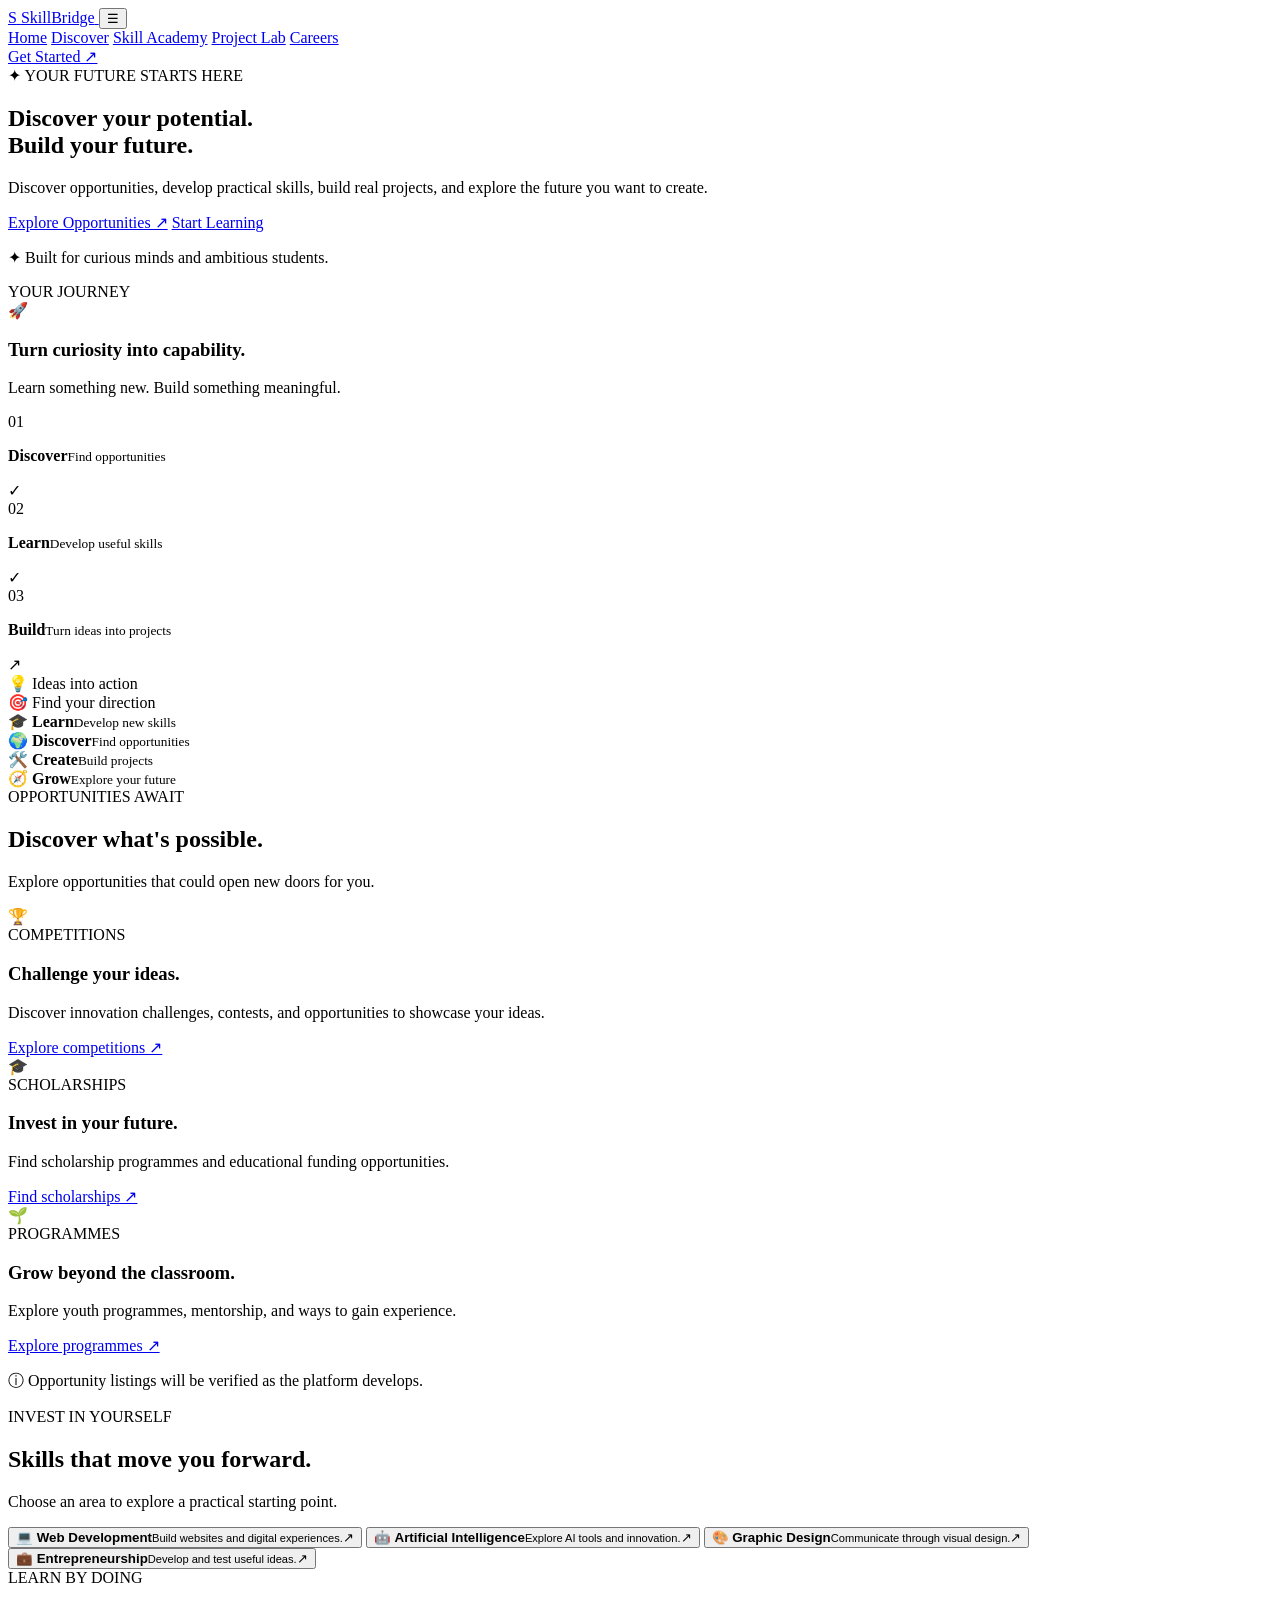
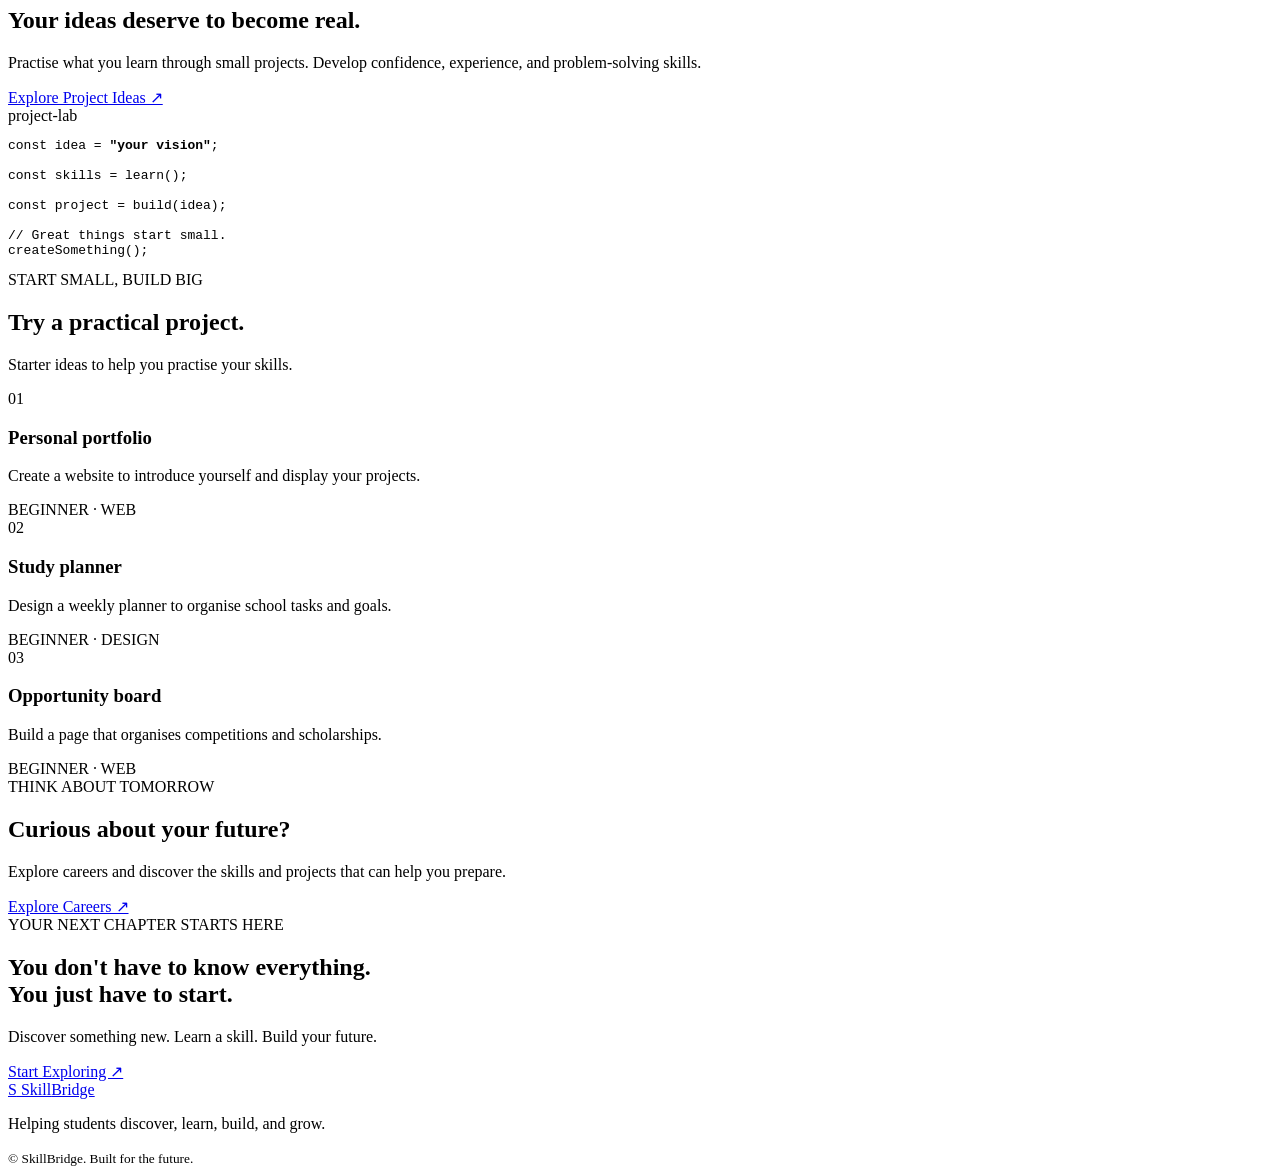
==== index.html @ 0c7ef49e "Create index.html" ====
<!DOCTYPE html>
<html lang="en">
<head>
  <meta charset="UTF-8">
  <meta name="viewport" content="width=device-width, initial-scale=1.0">
  <meta name="theme-color" content="#10152b">
  <meta name="description" content="SkillBridge helps students discover opportunities, learn practical skills, and build projects.">
  <title>SkillBridge — Your Skills, Your Future</title>
  <link rel="stylesheet" href="assets/css/style.css">
</head>
<body>

<header class="topbar">
  <a href="#home" class="brand">
    <span class="brand-icon">S</span>
    <span>Skill<span class="highlight">Bridge</span></span>
  </a>

  <button class="menu-toggle" id="menuToggle" aria-label="Toggle navigation">☰</button>

  <nav class="navigation" id="navigation">
    <a href="#home">Home</a>
    <a href="#discover">Discover</a>
    <a href="#academy">Skill Academy</a>
    <a href="#projects">Project Lab</a>
    <a href="#careers">Careers</a>
  </nav>

  <a href="#explore" class="top-button">Get Started ↗</a>
</header>

<main>
  <section class="hero section" id="home">
    <div class="hero-content">
      <span class="eyebrow">✦ YOUR FUTURE STARTS HERE</span>
      <h1>Discover your potential.<br><span>Build your future.</span></h1>
      <p>Discover opportunities, develop practical skills, build real projects, and explore the future you want to create.</p>

      <div class="hero-buttons">
        <a href="#discover" class="button primary">Explore Opportunities ↗</a>
        <a href="#academy" class="button secondary">Start Learning</a>
      </div>

      <p class="hero-note">✦ Built for curious minds and ambitious students.</p>
    </div>

    <div class="visual">
      <div class="visual-card">
        <span class="card-label">YOUR JOURNEY</span>
        <div class="rocket">🚀</div>
        <h3>Turn curiosity into capability.</h3>
        <p>Learn something new. Build something meaningful.</p>

        <div class="journey">
          <div><span>01</span><p><strong>Discover</strong><small>Find opportunities</small></p>✓</div>
          <div><span>02</span><p><strong>Learn</strong><small>Develop useful skills</small></p>✓</div>
          <div><span>03</span><p><strong>Build</strong><small>Turn ideas into projects</small></p>↗</div>
        </div>
      </div>
      <div class="floating float-one">💡 Ideas into action</div>
      <div class="floating float-two">🎯 Find your direction</div>
    </div>
  </section>

  <section class="stats section">
    <div>🎓 <strong>Learn</strong><small>Develop new skills</small></div>
    <div>🌍 <strong>Discover</strong><small>Find opportunities</small></div>
    <div>🛠️ <strong>Create</strong><small>Build projects</small></div>
    <div>🧭 <strong>Grow</strong><small>Explore your future</small></div>
  </section>

  <section class="section content" id="discover">
    <span class="eyebrow">OPPORTUNITIES AWAIT</span>
    <h2>Discover what's possible.</h2>
    <p class="section-description">Explore opportunities that could open new doors for you.</p>

    <div class="grid">
      <article class="card">
        <div class="icon purple">🏆</div>
        <span class="tag">COMPETITIONS</span>
        <h3>Challenge your ideas.</h3>
        <p>Discover innovation challenges, contests, and opportunities to showcase your ideas.</p>
        <a href="#explore">Explore competitions ↗</a>
      </article>

      <article class="card">
        <div class="icon blue">🎓</div>
        <span class="tag">SCHOLARSHIPS</span>
        <h3>Invest in your future.</h3>
        <p>Find scholarship programmes and educational funding opportunities.</p>
        <a href="#explore">Find scholarships ↗</a>
      </article>

      <article class="card">
        <div class="icon orange">🌱</div>
        <span class="tag">PROGRAMMES</span>
        <h3>Grow beyond the classroom.</h3>
        <p>Explore youth programmes, mentorship, and ways to gain experience.</p>
        <a href="#explore">Explore programmes ↗</a>
      </article>
    </div>

    <p class="notice">ⓘ Opportunity listings will be verified as the platform develops.</p>
  </section>

  <section class="academy" id="academy">
    <div class="section">
      <span class="eyebrow">INVEST IN YOURSELF</span>
      <h2>Skills that move you forward.</h2>
      <p class="section-description">Choose an area to explore a practical starting point.</p>

      <div class="skills">
        <button class="skill" data-skill="Web Development">💻 <span><strong>Web Development</strong><small>Build websites and digital experiences.</small></span>↗</button>
        <button class="skill" data-skill="Artificial Intelligence">🤖 <span><strong>Artificial Intelligence</strong><small>Explore AI tools and innovation.</small></span>↗</button>
        <button class="skill" data-skill="Graphic Design">🎨 <span><strong>Graphic Design</strong><small>Communicate through visual design.</small></span>↗</button>
        <button class="skill" data-skill="Entrepreneurship">💼 <span><strong>Entrepreneurship</strong><small>Develop and test useful ideas.</small></span>↗</button>
      </div>

      <div class="skill-details" id="skillDetails" hidden>
        <h3 id="skillTitle"></h3>
        <p id="skillText"></p>
        <button id="closeSkill" class="close-button">Close</button>
      </div>
    </div>
  </section>

  <section class="project section" id="projects">
    <div>
      <span class="eyebrow">LEARN BY DOING</span>
      <h2>Your ideas deserve to become real.</h2>
      <p>Practise what you learn through small projects. Develop confidence, experience, and problem-solving skills.</p>
      <a href="#projectIdeas" class="button light">Explore Project Ideas ↗</a>
    </div>

    <div class="code-box">
      <div class="window"><i></i><i></i><i></i><span>project-lab</span></div>
      <pre><span>const</span> idea = <b>"your vision"</b>;

<span>const</span> skills = learn();

<span>const</span> project = build(idea);

<span class="comment">// Great things start small.</span>
createSomething();</pre>
    </div>
  </section>

  <section class="section content" id="projectIdeas">
    <span class="eyebrow">START SMALL, BUILD BIG</span>
    <h2>Try a practical project.</h2>
    <p class="section-description">Starter ideas to help you practise your skills.</p>

    <div class="grid">
      <article class="card project-card"><span class="number">01</span><h3>Personal portfolio</h3><p>Create a website to introduce yourself and display your projects.</p><span class="tag">BEGINNER · WEB</span></article>
      <article class="card project-card"><span class="number">02</span><h3>Study planner</h3><p>Design a weekly planner to organise school tasks and goals.</p><span class="tag">BEGINNER · DESIGN</span></article>
      <article class="card project-card"><span class="number">03</span><h3>Opportunity board</h3><p>Build a page that organises competitions and scholarships.</p><span class="tag">BEGINNER · WEB</span></article>
    </div>
  </section>

  <section class="section career" id="careers">
    <div>
      <span class="eyebrow">THINK ABOUT TOMORROW</span>
      <h2>Curious about your future?</h2>
      <p>Explore careers and discover the skills and projects that can help you prepare.</p>
    </div>
    <a href="#explore" class="button primary">Explore Careers ↗</a>
  </section>

  <section class="final-cta section" id="explore">
    <span class="eyebrow">YOUR NEXT CHAPTER STARTS HERE</span>
    <h2>You don't have to know everything.<br><span>You just have to start.</span></h2>
    <p>Discover something new. Learn a skill. Build your future.</p>
    <a href="#academy" class="button light">Start Exploring ↗</a>
  </section>
</main>

<footer class="footer section">
  <a href="#home" class="brand"><span class="brand-icon">S</span> Skill<span class="highlight">Bridge</span></a>
  <p>Helping students discover, learn, build, and grow.</p>
  <small>© <span id="year"></span> SkillBridge. Built for the future.</small>
</footer>

<script src="assets/js/app.js"></script>
</body>
</html>
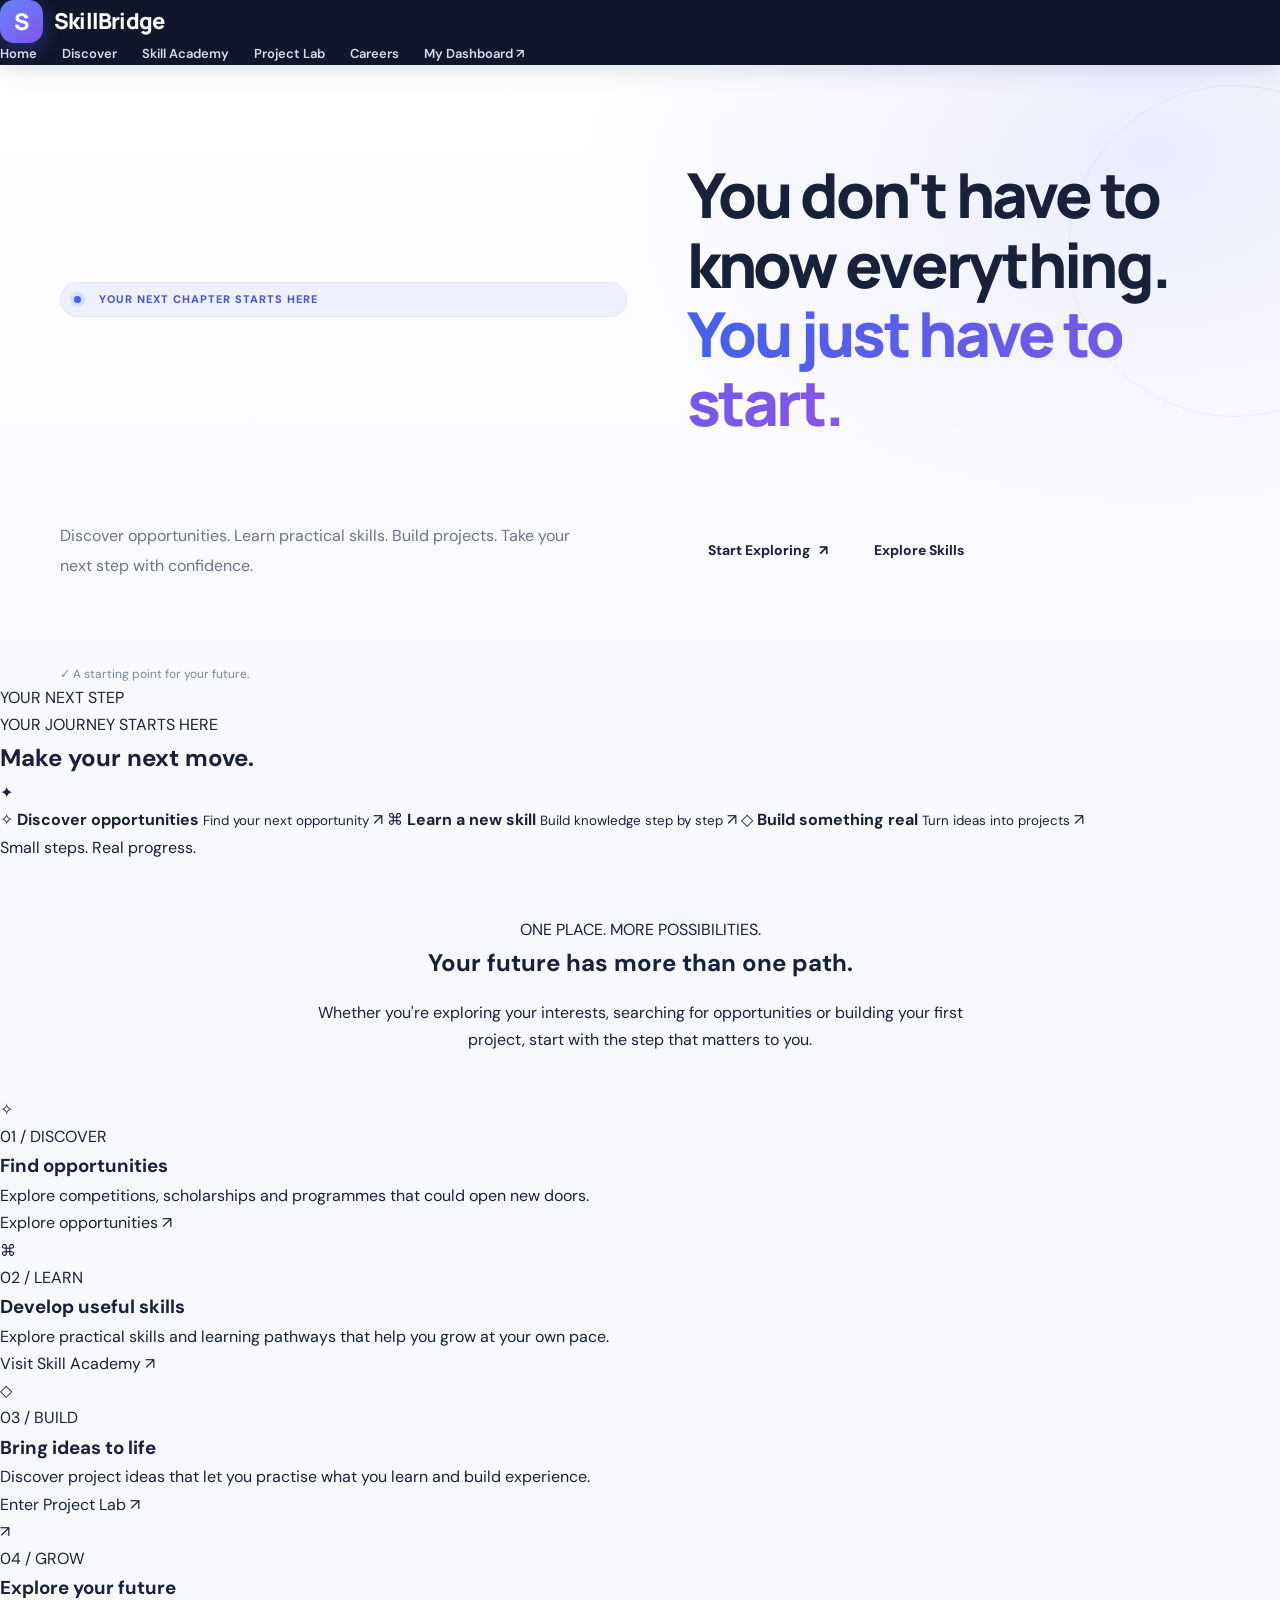
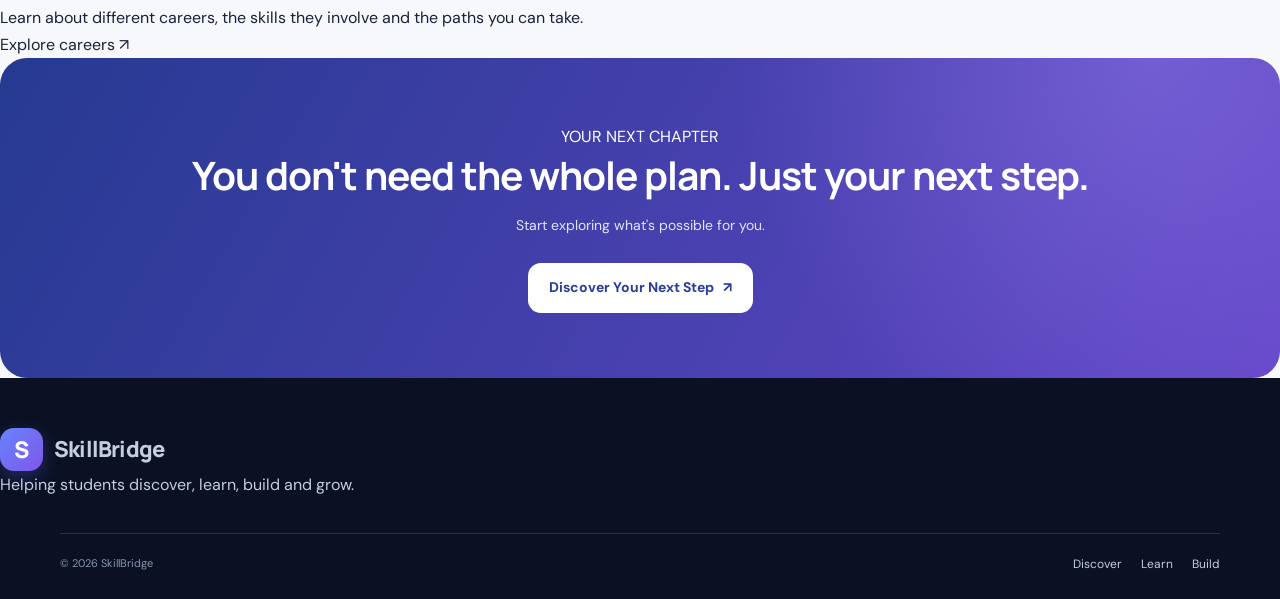
==== commit d813934b: "Create index.html" ====
--- a/index.html
+++ b/index.html
@@ -1,185 +1,383 @@
 <!DOCTYPE html>
 <html lang="en">
 <head>
-  <meta charset="UTF-8">
-  <meta name="viewport" content="width=device-width, initial-scale=1.0">
-  <meta name="theme-color" content="#10152b">
-  <meta name="description" content="SkillBridge helps students discover opportunities, learn practical skills, and build projects.">
-  <title>SkillBridge — Your Skills, Your Future</title>
-  <link rel="stylesheet" href="assets/css/style.css">
+    <meta charset="UTF-8">
+    <meta name="viewport" content="width=device-width, initial-scale=1.0">
+
+    <meta name="theme-color" content="#0b1020">
+    <meta name="description"
+          content="SkillBridge helps students discover opportunities, learn practical skills, build projects and explore future careers.">
+
+    <title>SkillBridge — Discover Your Potential</title>
+
+    <link rel="preconnect" href="https://fonts.googleapis.com">
+    <link rel="preconnect" href="https://fonts.gstatic.com" crossorigin>
+
+    <link href="https://fonts.googleapis.com/css2?family=DM+Sans:wght@400;500;600;700&family=Manrope:wght@400;500;600;700;800&display=swap"
+          rel="stylesheet">
+
+    <link rel="stylesheet" href="assets/css/style.css">
+
+    <script src="assets/js/app.js" defer></script>
 </head>
+
 <body>
 
-<header class="topbar">
-  <a href="#home" class="brand">
-    <span class="brand-icon">S</span>
-    <span>Skill<span class="highlight">Bridge</span></span>
-  </a>
-
-  <button class="menu-toggle" id="menuToggle" aria-label="Toggle navigation">☰</button>
-
-  <nav class="navigation" id="navigation">
-    <a href="#home">Home</a>
-    <a href="#discover">Discover</a>
-    <a href="#academy">Skill Academy</a>
-    <a href="#projects">Project Lab</a>
-    <a href="#careers">Careers</a>
-  </nav>
-
-  <a href="#explore" class="top-button">Get Started ↗</a>
-</header>
-
-<main>
-  <section class="hero section" id="home">
-    <div class="hero-content">
-      <span class="eyebrow">✦ YOUR FUTURE STARTS HERE</span>
-      <h1>Discover your potential.<br><span>Build your future.</span></h1>
-      <p>Discover opportunities, develop practical skills, build real projects, and explore the future you want to create.</p>
-
-      <div class="hero-buttons">
-        <a href="#discover" class="button primary">Explore Opportunities ↗</a>
-        <a href="#academy" class="button secondary">Start Learning</a>
-      </div>
-
-      <p class="hero-note">✦ Built for curious minds and ambitious students.</p>
-    </div>
-
-    <div class="visual">
-      <div class="visual-card">
-        <span class="card-label">YOUR JOURNEY</span>
-        <div class="rocket">🚀</div>
-        <h3>Turn curiosity into capability.</h3>
-        <p>Learn something new. Build something meaningful.</p>
-
-        <div class="journey">
-          <div><span>01</span><p><strong>Discover</strong><small>Find opportunities</small></p>✓</div>
-          <div><span>02</span><p><strong>Learn</strong><small>Develop useful skills</small></p>✓</div>
-          <div><span>03</span><p><strong>Build</strong><small>Turn ideas into projects</small></p>↗</div>
+    <!-- NAVIGATION -->
+    <header class="site-header">
+        <div class="nav-container">
+
+            <a href="index.html" class="brand" aria-label="SkillBridge home">
+                <span class="brand-icon">S</span>
+
+                <span class="brand-name">
+                    Skill<span>Bridge</span>
+                </span>
+            </a>
+
+            <button
+                class="menu-toggle"
+                id="menuToggle"
+                type="button"
+                aria-label="Open navigation menu"
+                aria-expanded="false"
+                aria-controls="navigation">
+
+                <span></span>
+                <span></span>
+                <span></span>
+            </button>
+
+            <nav class="navigation" id="navigation">
+
+                <a href="index.html" class="nav-link active">
+                    Home
+                </a>
+
+                <a href="discover.html" class="nav-link">
+                    Discover
+                </a>
+
+                <a href="academy.html" class="nav-link">
+                    Skill Academy
+                </a>
+
+                <a href="projects.html" class="nav-link">
+                    Project Lab
+                </a>
+
+                <a href="careers.html" class="nav-link">
+                    Careers
+                </a>
+
+                <a href="dashboard.html" class="nav-dashboard">
+                    My Dashboard <span>↗</span>
+                </a>
+
+            </nav>
+
         </div>
-      </div>
-      <div class="floating float-one">💡 Ideas into action</div>
-      <div class="floating float-two">🎯 Find your direction</div>
-    </div>
-  </section>
-
-  <section class="stats section">
-    <div>🎓 <strong>Learn</strong><small>Develop new skills</small></div>
-    <div>🌍 <strong>Discover</strong><small>Find opportunities</small></div>
-    <div>🛠️ <strong>Create</strong><small>Build projects</small></div>
-    <div>🧭 <strong>Grow</strong><small>Explore your future</small></div>
-  </section>
-
-  <section class="section content" id="discover">
-    <span class="eyebrow">OPPORTUNITIES AWAIT</span>
-    <h2>Discover what's possible.</h2>
-    <p class="section-description">Explore opportunities that could open new doors for you.</p>
-
-    <div class="grid">
-      <article class="card">
-        <div class="icon purple">🏆</div>
-        <span class="tag">COMPETITIONS</span>
-        <h3>Challenge your ideas.</h3>
-        <p>Discover innovation challenges, contests, and opportunities to showcase your ideas.</p>
-        <a href="#explore">Explore competitions ↗</a>
-      </article>
-
-      <article class="card">
-        <div class="icon blue">🎓</div>
-        <span class="tag">SCHOLARSHIPS</span>
-        <h3>Invest in your future.</h3>
-        <p>Find scholarship programmes and educational funding opportunities.</p>
-        <a href="#explore">Find scholarships ↗</a>
-      </article>
-
-      <article class="card">
-        <div class="icon orange">🌱</div>
-        <span class="tag">PROGRAMMES</span>
-        <h3>Grow beyond the classroom.</h3>
-        <p>Explore youth programmes, mentorship, and ways to gain experience.</p>
-        <a href="#explore">Explore programmes ↗</a>
-      </article>
-    </div>
-
-    <p class="notice">ⓘ Opportunity listings will be verified as the platform develops.</p>
-  </section>
-
-  <section class="academy" id="academy">
-    <div class="section">
-      <span class="eyebrow">INVEST IN YOURSELF</span>
-      <h2>Skills that move you forward.</h2>
-      <p class="section-description">Choose an area to explore a practical starting point.</p>
-
-      <div class="skills">
-        <button class="skill" data-skill="Web Development">💻 <span><strong>Web Development</strong><small>Build websites and digital experiences.</small></span>↗</button>
-        <button class="skill" data-skill="Artificial Intelligence">🤖 <span><strong>Artificial Intelligence</strong><small>Explore AI tools and innovation.</small></span>↗</button>
-        <button class="skill" data-skill="Graphic Design">🎨 <span><strong>Graphic Design</strong><small>Communicate through visual design.</small></span>↗</button>
-        <button class="skill" data-skill="Entrepreneurship">💼 <span><strong>Entrepreneurship</strong><small>Develop and test useful ideas.</small></span>↗</button>
-      </div>
-
-      <div class="skill-details" id="skillDetails" hidden>
-        <h3 id="skillTitle"></h3>
-        <p id="skillText"></p>
-        <button id="closeSkill" class="close-button">Close</button>
-      </div>
-    </div>
-  </section>
-
-  <section class="project section" id="projects">
-    <div>
-      <span class="eyebrow">LEARN BY DOING</span>
-      <h2>Your ideas deserve to become real.</h2>
-      <p>Practise what you learn through small projects. Develop confidence, experience, and problem-solving skills.</p>
-      <a href="#projectIdeas" class="button light">Explore Project Ideas ↗</a>
-    </div>
-
-    <div class="code-box">
-      <div class="window"><i></i><i></i><i></i><span>project-lab</span></div>
-      <pre><span>const</span> idea = <b>"your vision"</b>;
-
-<span>const</span> skills = learn();
-
-<span>const</span> project = build(idea);
-
-<span class="comment">// Great things start small.</span>
-createSomething();</pre>
-    </div>
-  </section>
-
-  <section class="section content" id="projectIdeas">
-    <span class="eyebrow">START SMALL, BUILD BIG</span>
-    <h2>Try a practical project.</h2>
-    <p class="section-description">Starter ideas to help you practise your skills.</p>
-
-    <div class="grid">
-      <article class="card project-card"><span class="number">01</span><h3>Personal portfolio</h3><p>Create a website to introduce yourself and display your projects.</p><span class="tag">BEGINNER · WEB</span></article>
-      <article class="card project-card"><span class="number">02</span><h3>Study planner</h3><p>Design a weekly planner to organise school tasks and goals.</p><span class="tag">BEGINNER · DESIGN</span></article>
-      <article class="card project-card"><span class="number">03</span><h3>Opportunity board</h3><p>Build a page that organises competitions and scholarships.</p><span class="tag">BEGINNER · WEB</span></article>
-    </div>
-  </section>
-
-  <section class="section career" id="careers">
-    <div>
-      <span class="eyebrow">THINK ABOUT TOMORROW</span>
-      <h2>Curious about your future?</h2>
-      <p>Explore careers and discover the skills and projects that can help you prepare.</p>
-    </div>
-    <a href="#explore" class="button primary">Explore Careers ↗</a>
-  </section>
-
-  <section class="final-cta section" id="explore">
-    <span class="eyebrow">YOUR NEXT CHAPTER STARTS HERE</span>
-    <h2>You don't have to know everything.<br><span>You just have to start.</span></h2>
-    <p>Discover something new. Learn a skill. Build your future.</p>
-    <a href="#academy" class="button light">Start Exploring ↗</a>
-  </section>
-</main>
-
-<footer class="footer section">
-  <a href="#home" class="brand"><span class="brand-icon">S</span> Skill<span class="highlight">Bridge</span></a>
-  <p>Helping students discover, learn, build, and grow.</p>
-  <small>© <span id="year"></span> SkillBridge. Built for the future.</small>
-</footer>
-
-<script src="assets/js/app.js"></script>
+    </header>
+
+
+    <!-- MAIN CONTENT -->
+    <main>
+
+        <!-- HERO -->
+        <section class="hero">
+            <div class="hero-background hero-glow-one"></div>
+            <div class="hero-background hero-glow-two"></div>
+
+            <div class="hero-content">
+
+                <div class="eyebrow">
+                    <span class="status-dot"></span>
+                    YOUR NEXT CHAPTER STARTS HERE
+                </div>
+
+                <h1>
+                    You don't have to know everything.
+                    <span>You just have to start.</span>
+                </h1>
+
+                <p class="hero-description">
+                    Discover opportunities. Learn practical skills.
+                    Build projects. Take your next step with confidence.
+                </p>
+
+                <div class="hero-actions">
+
+                    <a href="discover.html" class="button button-primary">
+                        Start Exploring <span>↗</span>
+                    </a>
+
+                    <a href="academy.html" class="button button-secondary">
+                        Explore Skills
+                    </a>
+
+                </div>
+
+                <div class="hero-note">
+                    <span class="note-check">✓</span>
+                    A starting point for your future.
+                </div>
+
+            </div>
+
+
+            <!-- VISUAL PREVIEW -->
+            <div class="hero-preview">
+
+                <div class="preview-topbar">
+                    <div class="preview-dots">
+                        <span></span>
+                        <span></span>
+                        <span></span>
+                    </div>
+
+                    <span class="preview-label">
+                        YOUR NEXT STEP
+                    </span>
+                </div>
+
+                <div class="preview-body">
+
+                    <div class="preview-welcome">
+                        <div>
+                            <span class="preview-small">
+                                YOUR JOURNEY STARTS HERE
+                            </span>
+
+                            <h2>Make your next move.</h2>
+                        </div>
+
+                        <div class="preview-star">✦</div>
+                    </div>
+
+                    <a href="discover.html" class="preview-card">
+
+                        <span class="preview-card-icon purple-icon">✧</span>
+
+                        <span class="preview-card-text">
+                            <strong>Discover opportunities</strong>
+                            <small>Find your next opportunity</small>
+                        </span>
+
+                        <span class="preview-arrow">↗</span>
+
+                    </a>
+
+                    <a href="academy.html" class="preview-card">
+
+                        <span class="preview-card-icon blue-icon">⌘</span>
+
+                        <span class="preview-card-text">
+                            <strong>Learn a new skill</strong>
+                            <small>Build knowledge step by step</small>
+                        </span>
+
+                        <span class="preview-arrow">↗</span>
+
+                    </a>
+
+                    <a href="projects.html" class="preview-card">
+
+                        <span class="preview-card-icon green-icon">◇</span>
+
+                        <span class="preview-card-text">
+                            <strong>Build something real</strong>
+                            <small>Turn ideas into projects</small>
+                        </span>
+
+                        <span class="preview-arrow">↗</span>
+
+                    </a>
+
+                    <div class="preview-bottom">
+                        <span class="preview-bottom-dot"></span>
+                        Small steps. Real progress.
+                    </div>
+
+                </div>
+
+            </div>
+
+        </section>
+
+
+        <!-- PLATFORM INTRODUCTION -->
+        <section class="intro-section">
+
+            <div class="section-heading">
+
+                <span class="section-label">
+                    ONE PLACE. MORE POSSIBILITIES.
+                </span>
+
+                <h2>
+                    Your future has more than one path.
+                </h2>
+
+                <p>
+                    Whether you're exploring your interests, searching for
+                    opportunities or building your first project, start
+                    with the step that matters to you.
+                </p>
+
+            </div>
+
+
+            <div class="feature-grid">
+
+                <a href="discover.html" class="feature-card">
+
+                    <div class="feature-icon feature-purple">✧</div>
+
+                    <span class="feature-number">01 / DISCOVER</span>
+
+                    <h3>Find opportunities</h3>
+
+                    <p>
+                        Explore competitions, scholarships and programmes
+                        that could open new doors.
+                    </p>
+
+                    <span class="feature-link">
+                        Explore opportunities ↗
+                    </span>
+
+                </a>
+
+
+                <a href="academy.html" class="feature-card">
+
+                    <div class="feature-icon feature-blue">⌘</div>
+
+                    <span class="feature-number">02 / LEARN</span>
+
+                    <h3>Develop useful skills</h3>
+
+                    <p>
+                        Explore practical skills and learning pathways
+                        that help you grow at your own pace.
+                    </p>
+
+                    <span class="feature-link">
+                        Visit Skill Academy ↗
+                    </span>
+
+                </a>
+
+
+                <a href="projects.html" class="feature-card">
+
+                    <div class="feature-icon feature-green">◇</div>
+
+                    <span class="feature-number">03 / BUILD</span>
+
+                    <h3>Bring ideas to life</h3>
+
+                    <p>
+                        Discover project ideas that let you practise
+                        what you learn and build experience.
+                    </p>
+
+                    <span class="feature-link">
+                        Enter Project Lab ↗
+                    </span>
+
+                </a>
+
+
+                <a href="careers.html" class="feature-card">
+
+                    <div class="feature-icon feature-orange">↗</div>
+
+                    <span class="feature-number">04 / GROW</span>
+
+                    <h3>Explore your future</h3>
+
+                    <p>
+                        Learn about different careers, the skills they
+                        involve and the paths you can take.
+                    </p>
+
+                    <span class="feature-link">
+                        Explore careers ↗
+                    </span>
+
+                </a>
+
+            </div>
+
+        </section>
+
+
+        <!-- CALL TO ACTION -->
+        <section class="final-cta">
+
+            <div class="cta-glow"></div>
+
+            <div class="cta-content">
+
+                <span class="section-label cta-label">
+                    YOUR NEXT CHAPTER
+                </span>
+
+                <h2>
+                    You don't need the whole plan.
+                    Just your next step.
+                </h2>
+
+                <p>
+                    Start exploring what's possible for you.
+                </p>
+
+                <a href="discover.html" class="button button-light">
+                    Discover Your Next Step <span>↗</span>
+                </a>
+
+            </div>
+
+        </section>
+
+    </main>
+
+
+    <!-- FOOTER -->
+    <footer class="site-footer">
+
+        <div class="footer-main">
+
+            <a href="index.html" class="brand footer-brand">
+                <span class="brand-icon">S</span>
+
+                <span class="brand-name">
+                    Skill<span>Bridge</span>
+                </span>
+            </a>
+
+            <p>
+                Helping students discover, learn, build and grow.
+            </p>
+
+        </div>
+
+        <div class="footer-bottom">
+
+            <span>
+                © <span id="year">2026</span> SkillBridge
+            </span>
+
+            <div class="footer-links">
+                <a href="discover.html">Discover</a>
+                <a href="academy.html">Learn</a>
+                <a href="projects.html">Build</a>
+            </div>
+
+        </div>
+
+    </footer>
+
 </body>
 </html>
--- a/assets/css/style.css
+++ b/assets/css/style.css
@@ -0,0 +1,1380 @@
+/* =========================================
+   SKILLBRIDGE — PREMIUM WEBSITE DESIGN
+   File: assets/css/style.css
+========================================= */
+
+@import url('https://fonts.googleapis.com/css2?family=DM+Sans:wght@400;500;600;700&family=Manrope:wght@400;500;600;700;800&display=swap');
+
+:root {
+  --navy: #10172c;
+  --navy-light: #1b2542;
+  --blue: #4361ee;
+  --blue-light: #6c83ff;
+  --purple: #8056e8;
+  --text: #182139;
+  --muted: #69738b;
+  --background: #f6f8fc;
+  --white: #ffffff;
+  --border: #e8ecf5;
+  --green: #17a673;
+  --radius: 22px;
+  --shadow: 0 15px 45px rgba(22, 34, 72, 0.08);
+}
+
+* {
+  margin: 0;
+  padding: 0;
+  box-sizing: border-box;
+}
+
+html {
+  scroll-behavior: smooth;
+  scroll-padding-top: 85px;
+}
+
+body {
+  font-family: 'DM Sans', sans-serif;
+  color: var(--text);
+  background: var(--background);
+  line-height: 1.7;
+  overflow-x: hidden;
+}
+
+body,
+button,
+input,
+textarea {
+  font-family: 'DM Sans', sans-serif;
+}
+
+button,
+a {
+  -webkit-tap-highlight-color: transparent;
+}
+
+button {
+  cursor: pointer;
+}
+
+a {
+  color: inherit;
+  text-decoration: none;
+}
+
+button,
+input,
+textarea {
+  font-size: inherit;
+}
+
+img {
+  max-width: 100%;
+  display: block;
+}
+
+section {
+  scroll-margin-top: 80px;
+}
+
+.container,
+.topbar,
+.content,
+.footer {
+  width: min(1160px, calc(100% - 40px));
+  margin-left: auto;
+  margin-right: auto;
+}
+
+/* NAVIGATION */
+
+.topbar {
+  min-height: 82px;
+  display: flex;
+  justify-content: space-between;
+  align-items: center;
+  gap: 22px;
+  position: relative;
+  z-index: 100;
+}
+
+header {
+  background: var(--navy);
+  color: var(--white);
+  position: sticky;
+  top: 0;
+  z-index: 100;
+  box-shadow: 0 5px 25px rgba(9, 15, 35, 0.12);
+}
+
+.brand {
+  display: inline-flex;
+  align-items: center;
+  gap: 11px;
+  font-family: 'Manrope', sans-serif;
+  font-size: 22px;
+  font-weight: 800;
+  letter-spacing: -0.8px;
+  flex-shrink: 0;
+}
+
+.brand-icon {
+  width: 43px;
+  height: 43px;
+  display: grid;
+  place-items: center;
+  border-radius: 14px;
+  background: linear-gradient(135deg, #6684ff, #8056e8);
+  color: white;
+  font-size: 23px;
+  box-shadow: 0 6px 18px rgba(93, 103, 255, 0.3);
+}
+
+.highlight {
+  color: #8ea0ff;
+}
+
+.menu-toggle {
+  display: none;
+  width: 44px;
+  height: 44px;
+  background: rgba(255, 255, 255, 0.08);
+  border: 1px solid rgba(255, 255, 255, 0.13);
+  border-radius: 12px;
+  color: white;
+  font-size: 23px;
+}
+
+.navigation {
+  display: flex;
+  align-items: center;
+  gap: 25px;
+}
+
+.navigation a {
+  font-size: 13px;
+  font-weight: 600;
+  color: #d6dbee;
+  transition: color 0.2s ease;
+}
+
+.navigation a:hover {
+  color: #9cafff;
+}
+
+.top-button {
+  padding: 11px 18px;
+  border-radius: 12px;
+  background: var(--white);
+  color: var(--navy);
+  font-weight: 700;
+  font-size: 13px;
+  transition: transform 0.2s ease;
+  white-space: nowrap;
+}
+
+.top-button:hover {
+  transform: translateY(-2px);
+}
+
+/* BUTTONS */
+
+.button {
+  display: inline-flex;
+  align-items: center;
+  justify-content: center;
+  gap: 9px;
+  min-height: 49px;
+  padding: 13px 21px;
+  border: 0;
+  border-radius: 13px;
+  font-size: 14px;
+  font-weight: 700;
+  transition: transform 0.2s ease, box-shadow 0.2s ease;
+  text-align: center;
+}
+
+.button:hover {
+  transform: translateY(-3px);
+}
+
+.primary {
+  background: linear-gradient(135deg, var(--blue), var(--purple));
+  color: white;
+  box-shadow: 0 9px 24px rgba(85, 91, 230, 0.23);
+}
+
+.primary:hover {
+  box-shadow: 0 13px 28px rgba(85, 91, 230, 0.32);
+}
+
+.secondary {
+  background: white;
+  color: var(--navy);
+  border: 1px solid var(--border);
+}
+
+/* HERO SECTION */
+
+.hero {
+  position: relative;
+  overflow: hidden;
+  background:
+    radial-gradient(ellipse at 90% 10%, rgba(104, 117, 255, 0.13), transparent 35%),
+    linear-gradient(180deg, #ffffff 0%, #f7f8ff 100%);
+  padding: 95px 0 55px;
+}
+
+.hero::before {
+  content: "";
+  position: absolute;
+  width: 330px;
+  height: 330px;
+  border-radius: 50%;
+  border: 1px solid rgba(98, 111, 241, 0.09);
+  right: -120px;
+  top: 20px;
+  pointer-events: none;
+}
+
+.hero-content {
+  width: min(1160px, calc(100% - 40px));
+  margin: auto;
+  display: grid;
+  grid-template-columns: 1.03fr 0.97fr;
+  align-items: center;
+  gap: 60px;
+  position: relative;
+  z-index: 1;
+}
+
+.eyebrow {
+  display: inline-flex;
+  align-items: center;
+  gap: 9px;
+  padding: 7px 13px;
+  background: #edf0ff;
+  color: #4a55c9;
+  border: 1px solid #e1e6ff;
+  border-radius: 30px;
+  font-size: 11px;
+  font-weight: 800;
+  letter-spacing: 1px;
+  text-transform: uppercase;
+  margin-bottom: 22px;
+}
+
+.eyebrow::before {
+  content: "";
+  width: 7px;
+  height: 7px;
+  background: var(--blue);
+  border-radius: 50%;
+  box-shadow: 0 0 0 4px rgba(67, 97, 238, 0.12);
+}
+
+.hero h1 {
+  font-family: 'Manrope', sans-serif;
+  font-size: clamp(38px, 5vw, 62px);
+  line-height: 1.12;
+  letter-spacing: -2.7px;
+  font-weight: 800;
+  margin-bottom: 23px;
+  max-width: 650px;
+}
+
+.hero h1 span {
+  background: linear-gradient(110deg, #4361ee, #8655e8);
+  -webkit-background-clip: text;
+  background-clip: text;
+  color: transparent;
+}
+
+.hero p {
+  color: var(--muted);
+  font-size: 16px;
+  line-height: 1.9;
+  max-width: 540px;
+}
+
+.hero-buttons {
+  display: flex;
+  flex-wrap: wrap;
+  gap: 13px;
+  margin-top: 29px;
+}
+
+.hero-note {
+  margin-top: 22px;
+  font-size: 12px;
+  color: #7a849a;
+}
+
+.hero-note strong {
+  color: var(--green);
+}
+/* HERO VISUAL */
+
+.visual {
+  min-height: 420px;
+  position: relative;
+  display: flex;
+  align-items: center;
+  justify-content: center;
+}
+
+.visual::before {
+  content: "";
+  position: absolute;
+  width: 330px;
+  height: 330px;
+  border-radius: 50%;
+  background: linear-gradient(135deg, #e8eaff, #f1e9ff);
+}
+
+.visual-card {
+  position: relative;
+  z-index: 2;
+  width: min(100%, 390px);
+  background: white;
+  border: 1px solid rgba(230, 233, 248, 0.95);
+  border-radius: 26px;
+  padding: 25px;
+  box-shadow: 0 25px 80px rgba(49, 55, 116, 0.14);
+  transform: rotate(-2deg);
+  animation: cardFloat 6s ease-in-out infinite;
+}
+
+.visual-card h3 {
+  font-family: 'Manrope', sans-serif;
+  font-size: 18px;
+  margin-bottom: 6px;
+}
+
+.visual-card > p {
+  font-size: 12px;
+  margin-bottom: 22px;
+}
+
+.rocket {
+  width: 58px;
+  height: 58px;
+  display: grid;
+  place-items: center;
+  background: linear-gradient(135deg, #e9edff, #f1e7ff);
+  border-radius: 18px;
+  font-size: 27px;
+  margin-bottom: 18px;
+}
+
+.journey {
+  padding: 14px 0;
+  border-top: 1px solid #edf0f6;
+  display: flex;
+  align-items: center;
+  gap: 13px;
+}
+
+.journey-icon {
+  width: 38px;
+  height: 38px;
+  display: grid;
+  place-items: center;
+  border-radius: 12px;
+  background: #eef1ff;
+  flex-shrink: 0;
+}
+
+.journey-text {
+  flex: 1;
+}
+
+.journey-text strong {
+  display: block;
+  font-size: 12px;
+}
+
+.journey-text span {
+  font-size: 10px;
+  color: var(--muted);
+}
+
+.journey-check {
+  color: var(--green);
+  font-weight: 800;
+}
+
+.progress-track {
+  width: 100%;
+  height: 7px;
+  border-radius: 20px;
+  background: #edf0f7;
+  overflow: hidden;
+  margin-top: 15px;
+}
+
+.progress-fill {
+  width: 68%;
+  height: 100%;
+  background: linear-gradient(90deg, var(--blue), var(--purple));
+  border-radius: inherit;
+}
+
+.floating {
+  position: absolute;
+  z-index: 3;
+  display: flex;
+  align-items: center;
+  gap: 10px;
+  padding: 14px 17px;
+  background: white;
+  border: 1px solid #edf0f6;
+  border-radius: 16px;
+  box-shadow: 0 15px 40px rgba(28, 38, 82, 0.11);
+  animation: float 5s ease-in-out infinite;
+}
+
+.floating strong {
+  display: block;
+  font-size: 12px;
+}
+
+.floating span {
+  display: block;
+  font-size: 10px;
+  color: var(--muted);
+}
+
+.float-one {
+  top: 48px;
+  right: -8px;
+}
+
+.float-two {
+  bottom: 48px;
+  left: -20px;
+  animation-delay: -2.5s;
+}
+
+.float-icon {
+  width: 37px;
+  height: 37px;
+  display: grid;
+  place-items: center;
+  border-radius: 12px;
+  background: #e8f8f0;
+  font-size: 19px;
+}
+
+/* STATS */
+
+.stats {
+  width: min(1060px, calc(100% - 40px));
+  margin: 0 auto;
+  display: grid;
+  grid-template-columns: repeat(3, 1fr);
+  background: white;
+  border: 1px solid var(--border);
+  border-radius: 20px;
+  box-shadow: 0 12px 40px rgba(22, 34, 72, 0.045);
+  position: relative;
+  z-index: 4;
+}
+
+.stat {
+  padding: 23px 20px;
+  text-align: center;
+}
+
+.stat + .stat {
+  border-left: 1px solid var(--border);
+}
+
+.stat strong {
+  display: block;
+  font-family: 'Manrope', sans-serif;
+  font-size: 26px;
+  font-weight: 800;
+  color: var(--navy);
+}
+
+.stat span {
+  font-size: 12px;
+  color: var(--muted);
+}
+
+/* GENERAL SECTIONS */
+
+.section {
+  padding: 90px 0;
+}
+
+.section.white {
+  background: white;
+}
+
+.section-heading {
+  max-width: 690px;
+  margin: 0 auto 43px;
+  text-align: center;
+}
+
+.section-heading .eyebrow {
+  margin-bottom: 16px;
+}
+
+.section h2,
+.content h2 {
+  font-family: 'Manrope', sans-serif;
+  font-size: clamp(28px, 4vw, 41px);
+  line-height: 1.2;
+  letter-spacing: -1.3px;
+  font-weight: 800;
+}
+
+.section-heading h2 {
+  margin-bottom: 15px;
+}
+
+.section-description {
+  color: var(--muted);
+  font-size: 15px;
+  max-width: 650px;
+  margin: 0 auto;
+}
+
+.content {
+  position: relative;
+}
+
+.grid {
+  display: grid;
+  grid-template-columns: repeat(3, minmax(0, 1fr));
+  gap: 22px;
+}
+
+.card {
+  background: white;
+  padding: 27px;
+  border: 1px solid var(--border);
+  border-radius: var(--radius);
+  transition: transform 0.25s ease, box-shadow 0.25s ease, border-color 0.25s ease;
+}
+
+.card:hover {
+  transform: translateY(-5px);
+  box-shadow: var(--shadow);
+  border-color: #d7ddff;
+}
+
+.card h3 {
+  font-family: 'Manrope', sans-serif;
+  font-size: 17px;
+  line-height: 1.4;
+  margin: 17px 0 9px;
+}
+
+.card p {
+  font-size: 13px;
+  line-height: 1.8;
+  color: var(--muted);
+}
+
+.icon {
+  width: 52px;
+  height: 52px;
+  display: grid;
+  place-items: center;
+  border-radius: 16px;
+  font-size: 24px;
+}
+
+.purple {
+  background: #f0eaff;
+}
+
+.blue {
+  background: #e8efff;
+}
+
+.orange {
+  background: #fff1df;
+}
+
+.green {
+  background: #e3f8ef;
+}
+
+.pink {
+  background: #ffe8f1;
+}
+
+.tag {
+  display: inline-block;
+  font-size: 10px;
+  font-weight: 800;
+  padding: 5px 9px;
+  background: #f0f2ff;
+  color: #4d5bd1;
+  border-radius: 7px;
+  margin-top: 16px;
+}
+
+.notice {
+  padding: 18px 20px;
+  margin-top: 27px;
+  border: 1px solid #e0e7ff;
+  border-radius: 14px;
+  background: #f0f4ff;
+  color: #4e5b85;
+  font-size: 13px;
+}
+
+/* SKILL ACADEMY */
+
+.academy {
+  background:
+    radial-gradient(ellipse at 5% 20%, rgba(98, 116, 255, 0.1), transparent 35%),
+    #f7f8ff;
+}
+
+.skills {
+  display: grid;
+  grid-template-columns: repeat(4, minmax(0, 1fr));
+  gap: 15px;
+}
+
+.skill {
+  padding: 23px 18px;
+  border: 1px solid var(--border);
+  background: white;
+  border-radius: 18px;
+  text-align: left;
+  transition: all 0.22s ease;
+  min-height: 160px;
+}
+
+.skill:hover,
+.skill.active {
+  border-color: #aebaff;
+  box-shadow: 0 10px 28px rgba(61, 80, 195, 0.1);
+  transform: translateY(-3px);
+}
+
+.skill.active {
+  background: #f1f3ff;
+}
+
+.skill .icon {
+  margin-bottom: 14px;
+}
+
+.skill h3 {
+  font-family: 'Manrope', sans-serif;
+  font-size: 14px;
+  margin-bottom: 5px;
+}
+
+.skill p {
+  font-size: 11px;
+  color: var(--muted);
+  line-height: 1.6;
+}
+
+.skill-details {
+  margin-top: 25px;
+  padding: 28px;
+  background: white;
+  border: 1px solid var(--border);
+  border-radius: 20px;
+  box-shadow: 0 12px 35px rgba(22, 34, 72, 0.04);
+  display: none;
+}
+
+.skill-details.visible {
+  display: block;
+  animation: fadeIn 0.3s ease;
+}
+
+.skill-details h3 {
+  font-family: 'Manrope', sans-serif;
+  font-size: 21px;
+  margin-bottom: 10px;
+}
+
+.skill-details p {
+  color: var(--muted);
+  font-size: 14px;
+}
+
+.skill-details ul {
+  margin: 14px 0 0 20px;
+  color: var(--muted);
+  font-size: 13px;
+}
+
+.skill-details li {
+  margin: 7px 0;
+}
+
+.close-button {
+  float: right;
+  width: 35px;
+  height: 35px;
+  border: 0;
+  background: #f0f2f8;
+  border-radius: 10px;
+  font-size: 18px;
+  color: var(--text);
+}/* PROJECT LAB */
+
+.project {
+  background: var(--navy);
+  color: white;
+  position: relative;
+  overflow: hidden;
+}
+
+.project::before {
+  content: "";
+  position: absolute;
+  width: 400px;
+  height: 400px;
+  right: -120px;
+  top: -160px;
+  border-radius: 50%;
+  background: rgba(110, 99, 255, 0.15);
+  filter: blur(3px);
+}
+
+.project .content {
+  position: relative;
+  z-index: 1;
+}
+
+.project .section-description {
+  color: #b7c0dc;
+}
+
+.project .eyebrow {
+  background: rgba(125, 141, 255, 0.13);
+  color: #c5ceff;
+  border-color: rgba(150, 163, 255, 0.15);
+}
+
+.project .eyebrow::before {
+  background: #a7b5ff;
+}
+
+.project h2 {
+  color: white;
+}
+
+.code-box {
+  background: #151e38;
+  border: 1px solid #303c5c;
+  border-radius: 22px;
+  overflow: hidden;
+  box-shadow: 0 20px 60px rgba(0, 0, 0, 0.18);
+  margin-top: 35px;
+}
+
+.window {
+  min-height: 48px;
+  display: flex;
+  align-items: center;
+  gap: 7px;
+  padding: 0 18px;
+  border-bottom: 1px solid #303c5c;
+  color: #a9b6d8;
+  font-size: 11px;
+}
+
+.window span {
+  width: 9px;
+  height: 9px;
+  border-radius: 50%;
+  background: #ff758f;
+}
+
+.window span:nth-child(2) {
+  background: #ffca68;
+}
+
+.window span:nth-child(3) {
+  background: #54d6a0;
+}
+
+.window strong {
+  margin-left: auto;
+  font-weight: 500;
+}
+
+.code-content {
+  padding: 26px;
+  overflow-x: auto;
+}
+
+.code-content pre {
+  color: #d5def8;
+  font-family: monospace;
+  font-size: 12px;
+  line-height: 2;
+  white-space: pre-wrap;
+  overflow-wrap: anywhere;
+}
+
+.comment {
+  color: #83d8b2;
+}
+
+.code-highlight {
+  color: #b9a4ff;
+}
+
+.code-blue {
+  color: #8ebdff;
+}
+
+/* PROJECT IDEA CARDS */
+
+.project-card {
+  background: white;
+  border: 1px solid var(--border);
+  border-radius: 20px;
+  padding: 25px;
+}
+
+.project-card .number {
+  width: 42px;
+  height: 42px;
+  display: grid;
+  place-items: center;
+  border-radius: 13px;
+  background: #edf0ff;
+  color: #4d5be0;
+  font-family: 'Manrope', sans-serif;
+  font-weight: 800;
+  margin-bottom: 18px;
+}
+
+.project-card h3 {
+  font-family: 'Manrope', sans-serif;
+  font-size: 16px;
+  margin-bottom: 8px;
+}
+
+.project-card p {
+  color: var(--muted);
+  font-size: 13px;
+}
+
+/* CAREER SECTION */
+
+.career {
+  background: #f0f3ff;
+  border: 1px solid #e3e8ff;
+  border-radius: 24px;
+  padding: 35px;
+  display: grid;
+  grid-template-columns: 1fr 1fr;
+  gap: 35px;
+  align-items: center;
+}
+
+.career h3 {
+  font-family: 'Manrope', sans-serif;
+  font-size: 23px;
+  margin-bottom: 12px;
+}
+
+.career p {
+  color: var(--muted);
+  font-size: 14px;
+}
+
+.career-list {
+  display: grid;
+  gap: 12px;
+}
+
+.career-item {
+  display: flex;
+  align-items: center;
+  gap: 12px;
+  background: white;
+  padding: 13px 15px;
+  border-radius: 13px;
+  border: 1px solid #e5e9fa;
+  font-size: 13px;
+  font-weight: 600;
+}
+
+.career-item span {
+  font-size: 19px;
+}
+
+/* FINAL CTA */
+
+.final-cta {
+  padding: 65px 30px;
+  border-radius: 27px;
+  background:
+    radial-gradient(circle at 90% 0%, rgba(169, 143, 255, 0.35), transparent 35%),
+    linear-gradient(120deg, #263a91, #6346c7);
+  color: white;
+  text-align: center;
+  overflow: hidden;
+}
+
+.final-cta h2 {
+  font-family: 'Manrope', sans-serif;
+  font-size: clamp(27px, 4vw, 39px);
+  line-height: 1.25;
+  letter-spacing: -1px;
+  margin-bottom: 15px;
+}
+
+.final-cta p {
+  max-width: 600px;
+  margin: 0 auto 25px;
+  color: #e1e5ff;
+  font-size: 14px;
+}
+
+.final-cta .button {
+  background: white;
+  color: #293d9c;
+}
+
+.light {
+  color: white;
+}
+
+/* FOOTER */
+
+footer {
+  background: #0b1122;
+  color: #c5cde0;
+  padding: 50px 0 25px;
+}
+
+.footer {
+  display: flex;
+  align-items: flex-start;
+  justify-content: space-between;
+  gap: 35px;
+  flex-wrap: wrap;
+}
+
+.footer .brand {
+  color: white;
+  margin-bottom: 14px;
+}
+
+.footer-description {
+  max-width: 340px;
+  font-size: 12px;
+  line-height: 1.9;
+  color: #9da8c4;
+}
+
+.footer-links {
+  display: flex;
+  flex-wrap: wrap;
+  gap: 19px;
+}
+
+.footer-links a {
+  font-size: 12px;
+  color: #c5cde0;
+}
+
+.footer-links a:hover {
+  color: white;
+}
+
+.footer-bottom {
+  width: min(1160px, calc(100% - 40px));
+  margin: 35px auto 0;
+  padding-top: 20px;
+  border-top: 1px solid #27314a;
+  color: #8995b2;
+  font-size: 11px;
+  display: flex;
+  justify-content: space-between;
+  gap: 15px;
+  flex-wrap: wrap;
+}
+
+/* ANIMATIONS */
+
+@keyframes float {
+  0%, 100% {
+    transform: translateY(0);
+  }
+
+  50% {
+    transform: translateY(-10px);
+  }
+}
+
+@keyframes cardFloat {
+  0%, 100% {
+    transform: rotate(-2deg) translateY(0);
+  }
+
+  50% {
+    transform: rotate(-1deg) translateY(-8px);
+  }
+}
+
+@keyframes fadeIn {
+  from {
+    opacity: 0;
+    transform: translateY(8px);
+  }
+
+  to {
+    opacity: 1;
+    transform: translateY(0);
+  }
+}
+
+/* TABLETS */
+
+@media (max-width: 1000px) {
+  .navigation {
+    gap: 14px;
+  }
+
+  .navigation a {
+    font-size: 12px;
+  }
+
+  .hero-content {
+    gap: 30px;
+  }
+
+  .hero h1 {
+    font-size: 48px;
+  }
+
+  .skills {
+    grid-template-columns: repeat(2, minmax(0, 1fr));
+  }
+
+  .grid {
+    grid-template-columns: repeat(2, minmax(0, 1fr));
+  }
+
+  .float-one {
+    right: -5px;
+  }
+
+  .float-two {
+    left: -5px;
+  }
+}
+
+/* MOBILE PHONES */
+
+@media (max-width: 760px) {
+  .container,
+  .topbar,
+  .content,
+  .footer {
+    width: min(100% - 32px, 560px);
+  }
+
+  .topbar {
+    min-height: 70px;
+  }
+
+  .brand {
+    font-size: 20px;
+  }
+
+  .brand-icon {
+    width: 39px;
+    height: 39px;
+    border-radius: 12px;
+  }
+
+  .menu-toggle {
+    display: grid;
+    place-items: center;
+    margin-left: auto;
+  }
+
+  .navigation {
+    display: none;
+    position: absolute;
+    top: 62px;
+    left: 0;
+    right: 0;
+    padding: 17px;
+    background: #151e38;
+    border: 1px solid #303b59;
+    border-radius: 17px;
+    box-shadow: 0 20px 40px rgba(0, 0, 0, 0.25);
+    align-items: stretch;
+    gap: 0;
+    flex-direction: column;
+  }
+
+  .navigation.open {
+    display: flex;
+  }
+
+  .navigation a {
+    padding: 12px 10px;
+    border-radius: 9px;
+    font-size: 14px;
+  }
+
+  .navigation a:hover {
+    background: rgba(255, 255, 255, 0.06);
+  }
+
+  .top-button {
+    display: none;
+  }
+
+  .hero {
+    padding: 60px 0 35px;
+  }
+
+  .hero-content {
+    width: min(100% - 32px, 560px);
+    grid-template-columns: 1fr;
+    gap: 22px;
+  }
+
+  .hero h1 {
+    font-size: clamp(37px, 10vw, 51px);
+    letter-spacing: -1.8px;
+  }
+
+  .hero p {
+    font-size: 14px;
+  }
+
+  .hero-buttons {
+    gap: 10px;
+  }
+
+  .hero-buttons .button {
+    flex: 1 1 145px;
+  }
+
+  .visual {
+    min-height: 370px;
+    margin: 0 4px;
+  }
+
+  .visual::before {
+    width: 270px;
+    height: 270px;
+  }
+
+  .visual-card {
+    width: min(100%, 350px);
+    padding: 21px;
+  }
+
+  .float-one {
+    top: 12px;
+    right: -2px;
+  }
+
+  .float-two {
+    bottom: 10px;
+    left: -2px;
+  }
+
+  .floating {
+    padding: 10px 12px;
+  }
+
+  .floating strong {
+    font-size: 10px;
+  }
+
+  .floating span {
+    font-size: 9px;
+  }
+
+  .float-icon {
+    width: 31px;
+    height: 31px;
+    font-size: 16px;
+  }
+
+  .stats {
+    width: calc(100% - 32px);
+    grid-template-columns: repeat(3, minmax(0, 1fr));
+  }
+
+  .stat {
+    padding: 18px 7px;
+  }
+
+  .stat strong {
+    font-size: 21px;
+  }
+
+  .stat span {
+    font-size: 10px;
+  }
+
+  .section {
+    padding: 65px 0;
+  }
+
+  .section-heading {
+    margin-bottom: 30px;
+  }
+
+  .section-heading h2 {
+    font-size: 30px;
+  }
+
+  .section-description {
+    font-size: 13px;
+  }
+
+  .grid {
+    grid-template-columns: 1fr;
+    gap: 15px;
+  }
+
+  .card {
+    padding: 23px;
+  }
+
+  .skills {
+    grid-template-columns: repeat(2, minmax(0, 1fr));
+    gap: 11px;
+  }
+
+  .skill {
+    padding: 17px 14px;
+    min-height: 150px;
+  }
+
+  .skill h3 {
+    font-size: 13px;
+  }
+
+  .skill p {
+    font-size: 10px;
+  }
+
+  .skill-details {
+    padding: 22px;
+  }
+
+  .skill-details h3 {
+    font-size: 18px;
+    padding-right: 25px;
+  }
+
+  .code-content {
+    padding: 18px;
+  }
+
+  .code-content pre {
+    font-size: 11px;
+  }
+
+  .career {
+    grid-template-columns: 1fr;
+    padding: 23px;
+    gap: 23px;
+  }
+
+  .career h3 {
+    font-size: 20px;
+  }
+
+  .final-cta {
+    padding: 45px 22px;
+    border-radius: 21px;
+  }
+
+  .footer {
+    flex-direction: column;
+    gap: 25px;
+  }
+
+  .footer-links {
+    gap: 14px;
+  }
+
+  .footer-bottom {
+    width: calc(100% - 32px);
+    flex-direction: column;
+  }
+}
+
+/* VERY SMALL PHONES */
+
+@media (max-width: 360px) {
+  .brand {
+    font-size: 18px;
+  }
+
+  .hero h1 {
+    font-size: 35px;
+  }
+
+  .hero-buttons {
+    flex-direction: column;
+  }
+
+  .hero-buttons .button {
+    width: 100%;
+  }
+
+  .skills {
+    grid-template-columns: 1fr;
+  }
+
+  .skill {
+    min-height: auto;
+  }
+
+  .visual {
+    min-height: 340px;
+  }
+
+  .floating {
+    gap: 6px;
+    padding: 8px;
+  }
+
+  .floating strong {
+    font-size: 9px;
+  }
+
+  .floating span {
+    font-size: 8px;
+  }
+
+  .stat strong {
+    font-size: 18px;
+  }
+}
+
+/* ACCESSIBILITY */
+
+@media (prefers-reduced-motion: reduce) {
+  *,
+  *::before,
+  *::after {
+    scroll-behavior: auto !important;
+    animation-duration: 0.01ms !important;
+    animation-iteration-count: 1 !important;
+    transition-duration: 0.01ms !important;
+  }
+}
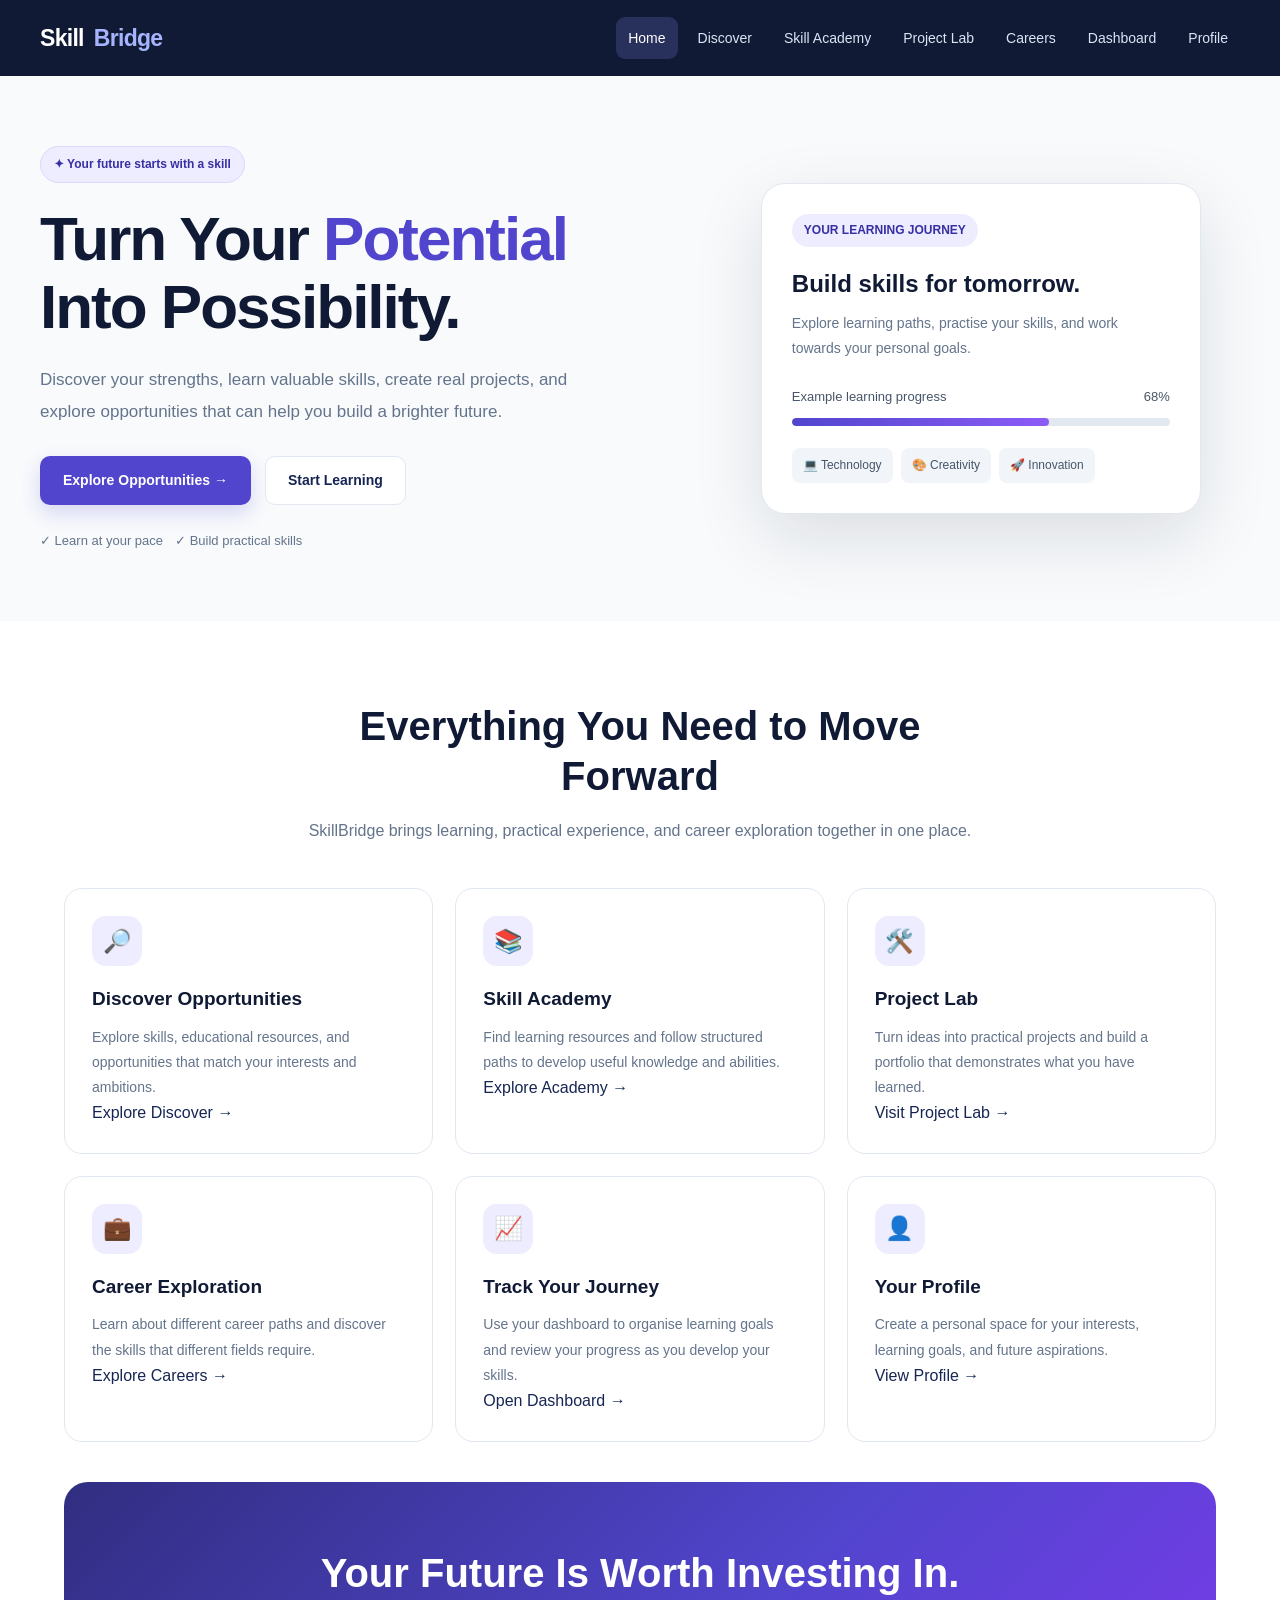
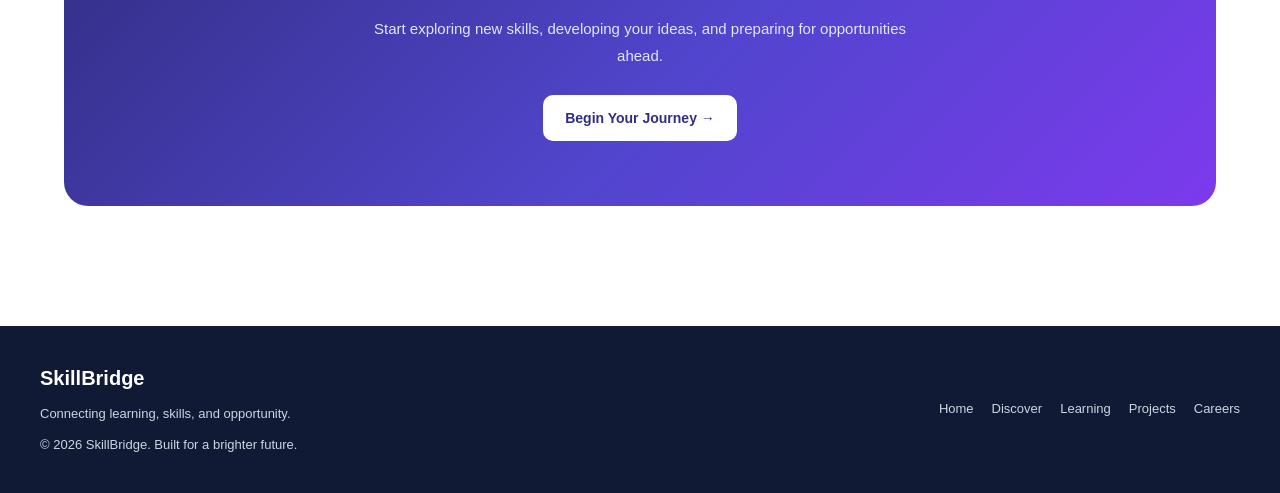
==== commit 159db6eb: "Create index.html" ====
--- a/index.html
+++ b/index.html
@@ -1,383 +1,386 @@
 <!DOCTYPE html>
 <html lang="en">
 <head>
-    <meta charset="UTF-8">
-    <meta name="viewport" content="width=device-width, initial-scale=1.0">
-
-    <meta name="theme-color" content="#0b1020">
-    <meta name="description"
-          content="SkillBridge helps students discover opportunities, learn practical skills, build projects and explore future careers.">
-
-    <title>SkillBridge — Discover Your Potential</title>
-
-    <link rel="preconnect" href="https://fonts.googleapis.com">
-    <link rel="preconnect" href="https://fonts.gstatic.com" crossorigin>
-
-    <link href="https://fonts.googleapis.com/css2?family=DM+Sans:wght@400;500;600;700&family=Manrope:wght@400;500;600;700;800&display=swap"
-          rel="stylesheet">
-
-    <link rel="stylesheet" href="assets/css/style.css">
-
-    <script src="assets/js/app.js" defer></script>
+  <meta charset="UTF-8">
+
+  <meta
+    name="viewport"
+    content="width=device-width, initial-scale=1.0"
+  >
+
+  <meta
+    name="description"
+    content="SkillBridge helps young people discover skills, explore learning paths, build projects, and prepare for future careers."
+  >
+
+  <meta name="theme-color" content="#101a35">
+
+  <title>SkillBridge | Learn Skills. Build Your Future.</title>
+
+  <!-- Main stylesheet -->
+  <link rel="stylesheet" href="assets/css/style.css">
+
+  <!-- Main JavaScript -->
+  <script src="assets/js/app.js" defer></script>
 </head>
 
 <body>
 
-    <!-- NAVIGATION -->
-    <header class="site-header">
-        <div class="nav-container">
-
-            <a href="index.html" class="brand" aria-label="SkillBridge home">
-                <span class="brand-icon">S</span>
-
-                <span class="brand-name">
-                    Skill<span>Bridge</span>
-                </span>
-            </a>
-
-            <button
-                class="menu-toggle"
-                id="menuToggle"
-                type="button"
-                aria-label="Open navigation menu"
-                aria-expanded="false"
-                aria-controls="navigation">
-
-                <span></span>
-                <span></span>
-                <span></span>
-            </button>
-
-            <nav class="navigation" id="navigation">
-
-                <a href="index.html" class="nav-link active">
-                    Home
-                </a>
-
-                <a href="discover.html" class="nav-link">
-                    Discover
-                </a>
-
-                <a href="academy.html" class="nav-link">
-                    Skill Academy
-                </a>
-
-                <a href="projects.html" class="nav-link">
-                    Project Lab
-                </a>
-
-                <a href="careers.html" class="nav-link">
-                    Careers
-                </a>
-
-                <a href="dashboard.html" class="nav-dashboard">
-                    My Dashboard <span>↗</span>
-                </a>
-
-            </nav>
-
-        </div>
-    </header>
-
-
-    <!-- MAIN CONTENT -->
-    <main>
-
-        <!-- HERO -->
-        <section class="hero">
-            <div class="hero-background hero-glow-one"></div>
-            <div class="hero-background hero-glow-two"></div>
-
-            <div class="hero-content">
-
-                <div class="eyebrow">
-                    <span class="status-dot"></span>
-                    YOUR NEXT CHAPTER STARTS HERE
-                </div>
-
-                <h1>
-                    You don't have to know everything.
-                    <span>You just have to start.</span>
-                </h1>
-
-                <p class="hero-description">
-                    Discover opportunities. Learn practical skills.
-                    Build projects. Take your next step with confidence.
-                </p>
-
-                <div class="hero-actions">
-
-                    <a href="discover.html" class="button button-primary">
-                        Start Exploring <span>↗</span>
-                    </a>
-
-                    <a href="academy.html" class="button button-secondary">
-                        Explore Skills
-                    </a>
-
-                </div>
-
-                <div class="hero-note">
-                    <span class="note-check">✓</span>
-                    A starting point for your future.
-                </div>
-
-            </div>
-
-
-            <!-- VISUAL PREVIEW -->
-            <div class="hero-preview">
-
-                <div class="preview-topbar">
-                    <div class="preview-dots">
-                        <span></span>
-                        <span></span>
-                        <span></span>
-                    </div>
-
-                    <span class="preview-label">
-                        YOUR NEXT STEP
-                    </span>
-                </div>
-
-                <div class="preview-body">
-
-                    <div class="preview-welcome">
-                        <div>
-                            <span class="preview-small">
-                                YOUR JOURNEY STARTS HERE
-                            </span>
-
-                            <h2>Make your next move.</h2>
-                        </div>
-
-                        <div class="preview-star">✦</div>
-                    </div>
-
-                    <a href="discover.html" class="preview-card">
-
-                        <span class="preview-card-icon purple-icon">✧</span>
-
-                        <span class="preview-card-text">
-                            <strong>Discover opportunities</strong>
-                            <small>Find your next opportunity</small>
-                        </span>
-
-                        <span class="preview-arrow">↗</span>
-
-                    </a>
-
-                    <a href="academy.html" class="preview-card">
-
-                        <span class="preview-card-icon blue-icon">⌘</span>
-
-                        <span class="preview-card-text">
-                            <strong>Learn a new skill</strong>
-                            <small>Build knowledge step by step</small>
-                        </span>
-
-                        <span class="preview-arrow">↗</span>
-
-                    </a>
-
-                    <a href="projects.html" class="preview-card">
-
-                        <span class="preview-card-icon green-icon">◇</span>
-
-                        <span class="preview-card-text">
-                            <strong>Build something real</strong>
-                            <small>Turn ideas into projects</small>
-                        </span>
-
-                        <span class="preview-arrow">↗</span>
-
-                    </a>
-
-                    <div class="preview-bottom">
-                        <span class="preview-bottom-dot"></span>
-                        Small steps. Real progress.
-                    </div>
-
-                </div>
-
-            </div>
+  <!-- ==============================
+       HEADER AND NAVIGATION
+  =============================== -->
+
+  <header class="site-header">
+    <div class="nav-container">
+
+      <a class="brand" href="index.html" aria-label="SkillBridge Home">
+        Skill<span>Bridge</span>
+      </a>
+
+      <button
+        class="menu-toggle"
+        id="menuToggle"
+        type="button"
+        aria-label="Open navigation menu"
+        aria-expanded="false"
+        aria-controls="navigation"
+      >
+        ☰
+      </button>
+
+      <nav class="navigation" id="navigation" aria-label="Main navigation">
+        <a href="index.html">Home</a>
+        <a href="discover.html">Discover</a>
+        <a href="academy.html">Skill Academy</a>
+        <a href="projects.html">Project Lab</a>
+        <a href="careers.html">Careers</a>
+        <a href="dashboard.html">Dashboard</a>
+        <a href="profile.html">Profile</a>
+      </nav>
+
+    </div>
+  </header>
+
+
+  <!-- ==============================
+       MAIN CONTENT
+  =============================== -->
+
+  <main>
+
+    <!-- HERO SECTION -->
+
+    <section class="hero">
+
+      <div class="hero-content">
+
+        <div class="hero-badge">
+          ✦ Your future starts with a skill
+        </div>
+
+        <h1>
+          Turn Your
+          <span>Potential</span>
+          Into Possibility.
+        </h1>
+
+        <p>
+          Discover your strengths, learn valuable skills, create real
+          projects, and explore opportunities that can help you build
+          a brighter future.
+        </p>
+
+        <div class="hero-buttons">
+
+          <a class="btn btn-primary" href="discover.html">
+            Explore Opportunities →
+          </a>
+
+          <a class="btn btn-secondary" href="academy.html">
+            Start Learning
+          </a>
+
+        </div>
+
+        <div class="hero-note">
+
+          <span>✓ Learn at your pace</span>
+          <span>✓ Build practical skills</span>
+
+        </div>
+
+      </div>
+
+
+      <!-- LEARNING PREVIEW CARD -->
+
+      <div class="hero-preview">
+
+        <div class="preview-card">
+
+          <span class="preview-label">
+            YOUR LEARNING JOURNEY
+          </span>
+
+          <h3>Build skills for tomorrow.</h3>
+
+          <p>
+            Explore learning paths, practise your skills, and work
+            towards your personal goals.
+          </p>
+
+          <div class="preview-progress">
+
+            <div class="preview-progress-top">
+              <span>Example learning progress</span>
+              <span>68%</span>
+            </div>
+
+            <div
+              class="progress-track"
+              role="progressbar"
+              aria-label="Illustrative learning progress"
+              aria-valuemin="0"
+              aria-valuemax="100"
+              aria-valuenow="68"
+            >
+              <div class="progress-fill"></div>
+            </div>
+
+          </div>
+
+          <div class="preview-tags">
+            <span>💻 Technology</span>
+            <span>🎨 Creativity</span>
+            <span>🚀 Innovation</span>
+          </div>
+
+        </div>
+
+      </div>
+
+    </section>
+
+
+    <!-- INTRODUCTION AND FEATURES -->
+
+    <section class="intro-section">
+
+      <div class="container">
+
+        <div class="section-heading">
+
+          <h2>
+            Everything You Need to Move Forward
+          </h2>
+
+          <p>
+            SkillBridge brings learning, practical experience, and
+            career exploration together in one place.
+          </p>
+
+        </div>
+
+
+        <div class="feature-grid">
+
+          <!-- FEATURE 1 -->
+
+          <article class="feature-card">
+
+            <div class="feature-icon" aria-hidden="true">
+              🔎
+            </div>
+
+            <h3>Discover Opportunities</h3>
+
+            <p>
+              Explore skills, educational resources, and opportunities
+              that match your interests and ambitions.
+            </p>
+
+            <a class="feature-link" href="discover.html">
+              Explore Discover →
+            </a>
+
+          </article>
+
+
+          <!-- FEATURE 2 -->
+
+          <article class="feature-card">
+
+            <div class="feature-icon" aria-hidden="true">
+              📚
+            </div>
+
+            <h3>Skill Academy</h3>
+
+            <p>
+              Find learning resources and follow structured paths
+              to develop useful knowledge and abilities.
+            </p>
+
+            <a class="feature-link" href="academy.html">
+              Explore Academy →
+            </a>
+
+          </article>
+
+
+          <!-- FEATURE 3 -->
+
+          <article class="feature-card">
+
+            <div class="feature-icon" aria-hidden="true">
+              🛠️
+            </div>
+
+            <h3>Project Lab</h3>
+
+            <p>
+              Turn ideas into practical projects and build a portfolio
+              that demonstrates what you have learned.
+            </p>
+
+            <a class="feature-link" href="projects.html">
+              Visit Project Lab →
+            </a>
+
+          </article>
+
+
+          <!-- FEATURE 4 -->
+
+          <article class="feature-card">
+
+            <div class="feature-icon" aria-hidden="true">
+              💼
+            </div>
+
+            <h3>Career Exploration</h3>
+
+            <p>
+              Learn about different career paths and discover
+              the skills that different fields require.
+            </p>
+
+            <a class="feature-link" href="careers.html">
+              Explore Careers →
+            </a>
+
+          </article>
+
+
+          <!-- FEATURE 5 -->
+
+          <article class="feature-card">
+
+            <div class="feature-icon" aria-hidden="true">
+              📈
+            </div>
+
+            <h3>Track Your Journey</h3>
+
+            <p>
+              Use your dashboard to organise learning goals and
+              review your progress as you develop your skills.
+            </p>
+
+            <a class="feature-link" href="dashboard.html">
+              Open Dashboard →
+            </a>
+
+          </article>
+
+
+          <!-- FEATURE 6 -->
+
+          <article class="feature-card">
+
+            <div class="feature-icon" aria-hidden="true">
+              👤
+            </div>
+
+            <h3>Your Profile</h3>
+
+            <p>
+              Create a personal space for your interests, learning
+              goals, and future aspirations.
+            </p>
+
+            <a class="feature-link" href="profile.html">
+              View Profile →
+            </a>
+
+          </article>
+
+        </div>
+
+
+        <!-- FINAL CALL TO ACTION -->
+
+        <section class="final-cta">
+
+          <h2>
+            Your Future Is Worth Investing In.
+          </h2>
+
+          <p>
+            Start exploring new skills, developing your ideas, and
+            preparing for opportunities ahead.
+          </p>
+
+          <a class="btn" href="discover.html">
+            Begin Your Journey →
+          </a>
 
         </section>
 
-
-        <!-- PLATFORM INTRODUCTION -->
-        <section class="intro-section">
-
-            <div class="section-heading">
-
-                <span class="section-label">
-                    ONE PLACE. MORE POSSIBILITIES.
-                </span>
-
-                <h2>
-                    Your future has more than one path.
-                </h2>
-
-                <p>
-                    Whether you're exploring your interests, searching for
-                    opportunities or building your first project, start
-                    with the step that matters to you.
-                </p>
-
-            </div>
-
-
-            <div class="feature-grid">
-
-                <a href="discover.html" class="feature-card">
-
-                    <div class="feature-icon feature-purple">✧</div>
-
-                    <span class="feature-number">01 / DISCOVER</span>
-
-                    <h3>Find opportunities</h3>
-
-                    <p>
-                        Explore competitions, scholarships and programmes
-                        that could open new doors.
-                    </p>
-
-                    <span class="feature-link">
-                        Explore opportunities ↗
-                    </span>
-
-                </a>
-
-
-                <a href="academy.html" class="feature-card">
-
-                    <div class="feature-icon feature-blue">⌘</div>
-
-                    <span class="feature-number">02 / LEARN</span>
-
-                    <h3>Develop useful skills</h3>
-
-                    <p>
-                        Explore practical skills and learning pathways
-                        that help you grow at your own pace.
-                    </p>
-
-                    <span class="feature-link">
-                        Visit Skill Academy ↗
-                    </span>
-
-                </a>
-
-
-                <a href="projects.html" class="feature-card">
-
-                    <div class="feature-icon feature-green">◇</div>
-
-                    <span class="feature-number">03 / BUILD</span>
-
-                    <h3>Bring ideas to life</h3>
-
-                    <p>
-                        Discover project ideas that let you practise
-                        what you learn and build experience.
-                    </p>
-
-                    <span class="feature-link">
-                        Enter Project Lab ↗
-                    </span>
-
-                </a>
-
-
-                <a href="careers.html" class="feature-card">
-
-                    <div class="feature-icon feature-orange">↗</div>
-
-                    <span class="feature-number">04 / GROW</span>
-
-                    <h3>Explore your future</h3>
-
-                    <p>
-                        Learn about different careers, the skills they
-                        involve and the paths you can take.
-                    </p>
-
-                    <span class="feature-link">
-                        Explore careers ↗
-                    </span>
-
-                </a>
-
-            </div>
-
-        </section>
-
-
-        <!-- CALL TO ACTION -->
-        <section class="final-cta">
-
-            <div class="cta-glow"></div>
-
-            <div class="cta-content">
-
-                <span class="section-label cta-label">
-                    YOUR NEXT CHAPTER
-                </span>
-
-                <h2>
-                    You don't need the whole plan.
-                    Just your next step.
-                </h2>
-
-                <p>
-                    Start exploring what's possible for you.
-                </p>
-
-                <a href="discover.html" class="button button-light">
-                    Discover Your Next Step <span>↗</span>
-                </a>
-
-            </div>
-
-        </section>
-
-    </main>
-
-
-    <!-- FOOTER -->
-    <footer class="site-footer">
-
-        <div class="footer-main">
-
-            <a href="index.html" class="brand footer-brand">
-                <span class="brand-icon">S</span>
-
-                <span class="brand-name">
-                    Skill<span>Bridge</span>
-                </span>
-            </a>
-
-            <p>
-                Helping students discover, learn, build and grow.
-            </p>
-
-        </div>
-
-        <div class="footer-bottom">
-
-            <span>
-                © <span id="year">2026</span> SkillBridge
-            </span>
-
-            <div class="footer-links">
-                <a href="discover.html">Discover</a>
-                <a href="academy.html">Learn</a>
-                <a href="projects.html">Build</a>
-            </div>
-
-        </div>
-
-    </footer>
+      </div>
+
+    </section>
+
+  </main>
+
+
+  <!-- ==============================
+       FOOTER
+  =============================== -->
+
+  <footer class="site-footer">
+
+    <div class="footer-container">
+
+      <div>
+        <a class="footer-brand" href="index.html">
+          SkillBridge
+        </a>
+
+        <p>
+          Connecting learning, skills, and opportunity.
+        </p>
+
+        <p>
+          © <span data-current-year>2026</span> SkillBridge.
+          Built for a brighter future.
+        </p>
+      </div>
+
+
+      <nav class="footer-links" aria-label="Footer navigation">
+
+        <a href="index.html">Home</a>
+        <a href="discover.html">Discover</a>
+        <a href="academy.html">Learning</a>
+        <a href="projects.html">Projects</a>
+        <a href="careers.html">Careers</a>
+
+      </nav>
+
+    </div>
+
+  </footer>
 
 </body>
 </html>
--- a/assets/css/style.css
+++ b/assets/css/style.css
@@ -1,50 +1,64 @@
 /* =========================================
-   SKILLBRIDGE — PREMIUM WEBSITE DESIGN
-   File: assets/css/style.css
+   SKILLBRIDGE — MAIN STYLESHEET
+   PART 1 OF 3
+   Base, Navigation and Hero
 ========================================= */
 
-@import url('https://fonts.googleapis.com/css2?family=DM+Sans:wght@400;500;600;700&family=Manrope:wght@400;500;600;700;800&display=swap');
+/* ===== 1. GLOBAL SETTINGS ===== */
 
 :root {
-  --navy: #10172c;
-  --navy-light: #1b2542;
-  --blue: #4361ee;
-  --blue-light: #6c83ff;
-  --purple: #8056e8;
-  --text: #182139;
-  --muted: #69738b;
-  --background: #f6f8fc;
+  --primary: #5145cd;
+  --primary-dark: #3730a3;
+  --secondary: #7c3aed;
+  --navy: #101a35;
+  --navy-light: #1b2948;
+  --text: #172554;
+  --text-muted: #64748b;
+  --background: #f8fafc;
   --white: #ffffff;
-  --border: #e8ecf5;
-  --green: #17a673;
-  --radius: 22px;
-  --shadow: 0 15px 45px rgba(22, 34, 72, 0.08);
+  --border: #e2e8f0;
+  --success: #16a34a;
+  --radius: 16px;
+  --shadow: 0 12px 35px rgba(15, 23, 42, 0.08);
 }
 
 * {
+  box-sizing: border-box;
   margin: 0;
   padding: 0;
-  box-sizing: border-box;
 }
 
 html {
   scroll-behavior: smooth;
-  scroll-padding-top: 85px;
+  width: 100%;
 }
 
 body {
-  font-family: 'DM Sans', sans-serif;
+  width: 100%;
+  min-height: 100vh;
+  overflow-x: hidden;
+  font-family: Arial, Helvetica, sans-serif;
   color: var(--text);
   background: var(--background);
-  line-height: 1.7;
-  overflow-x: hidden;
-}
-
-body,
+  line-height: 1.6;
+}
+
+img {
+  display: block;
+  max-width: 100%;
+  height: auto;
+}
+
+a {
+  color: inherit;
+  text-decoration: none;
+}
+
 button,
 input,
+select,
 textarea {
-  font-family: 'DM Sans', sans-serif;
+  font: inherit;
 }
 
 button,
@@ -56,1070 +70,597 @@
   cursor: pointer;
 }
 
-a {
-  color: inherit;
-  text-decoration: none;
-}
-
-button,
-input,
-textarea {
-  font-size: inherit;
-}
-
-img {
-  max-width: 100%;
-  display: block;
-}
-
-section {
-  scroll-margin-top: 80px;
-}
-
-.container,
-.topbar,
-.content,
-.footer {
-  width: min(1160px, calc(100% - 40px));
-  margin-left: auto;
-  margin-right: auto;
-}
-
-/* NAVIGATION */
-
-.topbar {
-  min-height: 82px;
+h1,
+h2,
+h3,
+h4 {
+  line-height: 1.25;
+}
+
+p {
+  overflow-wrap: break-word;
+}
+
+.container {
+  width: 100%;
+  max-width: 1200px;
+  margin: 0 auto;
+  padding-left: 24px;
+  padding-right: 24px;
+}
+
+/* ===== 2. HEADER ===== */
+
+.site-header {
+  position: relative;
+  z-index: 100;
+  width: 100%;
+  color: var(--white);
+  background: var(--navy);
+}
+
+.nav-container {
+  display: flex;
+  align-items: center;
+  justify-content: space-between;
+  gap: 24px;
+  width: 100%;
+  max-width: 1248px;
+  min-height: 76px;
+  margin: 0 auto;
+  padding: 14px 24px;
+}
+
+/* Brand */
+
+.brand {
+  display: inline-flex;
+  align-items: center;
+  flex-shrink: 0;
+  gap: 10px;
+  color: var(--white);
+  font-size: 23px;
+  font-weight: 800;
+  letter-spacing: -0.7px;
+}
+
+.brand span {
+  color: #a5b4fc;
+}
+
+/* Navigation links */
+
+.navigation {
+  display: flex;
+  align-items: center;
+  justify-content: flex-end;
+  flex-wrap: wrap;
+  gap: 8px;
+}
+
+.navigation a {
+  display: inline-flex;
+  align-items: center;
+  justify-content: center;
+  padding: 10px 12px;
+  color: #dbe4f5;
+  border-radius: 9px;
+  font-size: 14px;
+  transition:
+    background 0.2s ease,
+    color 0.2s ease;
+}
+
+.navigation a:hover,
+.navigation a:focus-visible {
+  color: var(--white);
+  background: var(--navy-light);
+}
+
+.navigation a.active {
+  color: var(--white);
+  background: rgba(129, 140, 248, 0.2);
+}
+
+/* Mobile menu button */
+
+.menu-toggle {
+  display: none;
+  align-items: center;
+  justify-content: center;
+  flex-shrink: 0;
+  width: 44px;
+  height: 44px;
+  color: var(--white);
+  background: var(--navy-light);
+  border: 1px solid rgba(255, 255, 255, 0.15);
+  border-radius: 10px;
+  font-size: 23px;
+}
+
+/* ===== 3. BUTTONS ===== */
+
+.btn {
+  display: inline-flex;
+  align-items: center;
+  justify-content: center;
+  gap: 8px;
+  min-height: 46px;
+  padding: 12px 22px;
+  border: 1px solid transparent;
+  border-radius: 10px;
+  font-size: 14px;
+  font-weight: 700;
+  text-align: center;
+  transition:
+    transform 0.2s ease,
+    background 0.2s ease,
+    box-shadow 0.2s ease;
+}
+
+.btn:hover {
+  transform: translateY(-2px);
+}
+
+.btn-primary {
+  color: var(--white);
+  background: var(--primary);
+  box-shadow: 0 8px 20px rgba(81, 69, 205, 0.2);
+}
+
+.btn-primary:hover {
+  background: var(--primary-dark);
+}
+
+.btn-secondary {
+  color: var(--text);
+  background: var(--white);
+  border-color: var(--border);
+}
+
+.btn-secondary:hover {
+  background: #f1f5f9;
+}
+
+/* ===== 4. HERO SECTION ===== */
+
+.hero {
+  display: grid;
+  grid-template-columns: minmax(0, 1.1fr) minmax(0, 0.9fr);
+  align-items: center;
+  gap: 48px;
+  width: 100%;
+  max-width: 1248px;
+  min-height: 540px;
+  margin: 0 auto;
+  padding: 70px 24px;
+  background: transparent;
+}
+
+.hero-content {
+  min-width: 0;
+  width: 100%;
+}
+
+.hero-badge {
+  display: inline-flex;
+  align-items: center;
+  gap: 8px;
+  margin-bottom: 22px;
+  padding: 8px 13px;
+  color: var(--primary-dark);
+  background: #eeecff;
+  border: 1px solid #ddd6fe;
+  border-radius: 30px;
+  font-size: 12px;
+  font-weight: 700;
+}
+
+.hero-content h1 {
+  max-width: 650px;
+  margin-bottom: 22px;
+  color: var(--navy);
+  font-size: clamp(38px, 5vw, 62px);
+  font-weight: 800;
+  letter-spacing: -2px;
+  line-height: 1.1;
+  overflow-wrap: anywhere;
+}
+
+.hero-content h1 span {
+  color: var(--primary);
+}
+
+.hero-content p {
+  max-width: 570px;
+  margin-bottom: 28px;
+  color: var(--text-muted);
+  font-size: 17px;
+  line-height: 1.9;
+}
+
+.hero-buttons {
+  display: flex;
+  align-items: center;
+  flex-wrap: wrap;
+  gap: 14px;
+}
+
+.hero-note {
+  display: flex;
+  align-items: center;
+  flex-wrap: wrap;
+  gap: 12px;
+  margin-top: 26px;
+  color: var(--text-muted);
+  font-size: 13px;
+}
+
+.hero-note span {
+  display: inline-flex;
+  align-items: center;
+  gap: 6px;
+}
+
+/* End of Part 1 */
+/* =========================================
+   SKILLBRIDGE — MAIN STYLESHEET
+   PART 2 OF 3
+   Preview, Features, CTA and Footer
+========================================= */
+
+/* ===== 5. HERO PREVIEW CARD ===== */
+
+.hero-preview {
+  display: flex;
+  align-items: center;
+  justify-content: center;
+  min-width: 0;
+  width: 100%;
+  padding: 20px;
+}
+
+.preview-card {
+  width: 100%;
+  max-width: 440px;
+  padding: 30px;
+  overflow: hidden;
+  background: var(--white);
+  border: 1px solid var(--border);
+  border-radius: 24px;
+  box-shadow: 0 24px 70px rgba(15, 23, 42, 0.12);
+}
+
+.preview-label {
+  display: inline-block;
+  margin-bottom: 20px;
+  padding: 7px 12px;
+  color: var(--primary-dark);
+  background: #eeecff;
+  border-radius: 20px;
+  font-size: 12px;
+  font-weight: 700;
+}
+
+.preview-card h3 {
+  margin-bottom: 10px;
+  color: var(--navy);
+  font-size: 24px;
+  line-height: 1.4;
+}
+
+.preview-card p {
+  color: var(--text-muted);
+  font-size: 14px;
+  line-height: 1.8;
+}
+
+.preview-progress {
+  margin-top: 26px;
+}
+
+.preview-progress-top {
   display: flex;
   justify-content: space-between;
-  align-items: center;
-  gap: 22px;
-  position: relative;
-  z-index: 100;
-}
-
-header {
-  background: var(--navy);
-  color: var(--white);
-  position: sticky;
-  top: 0;
-  z-index: 100;
-  box-shadow: 0 5px 25px rgba(9, 15, 35, 0.12);
-}
-
-.brand {
-  display: inline-flex;
-  align-items: center;
-  gap: 11px;
-  font-family: 'Manrope', sans-serif;
-  font-size: 22px;
-  font-weight: 800;
-  letter-spacing: -0.8px;
-  flex-shrink: 0;
-}
-
-.brand-icon {
-  width: 43px;
-  height: 43px;
-  display: grid;
-  place-items: center;
-  border-radius: 14px;
-  background: linear-gradient(135deg, #6684ff, #8056e8);
-  color: white;
-  font-size: 23px;
-  box-shadow: 0 6px 18px rgba(93, 103, 255, 0.3);
-}
-
-.highlight {
-  color: #8ea0ff;
-}
-
-.menu-toggle {
-  display: none;
-  width: 44px;
-  height: 44px;
-  background: rgba(255, 255, 255, 0.08);
-  border: 1px solid rgba(255, 255, 255, 0.13);
-  border-radius: 12px;
-  color: white;
-  font-size: 23px;
-}
-
-.navigation {
-  display: flex;
-  align-items: center;
-  gap: 25px;
-}
-
-.navigation a {
+  flex-wrap: wrap;
+  gap: 8px;
+  margin-bottom: 10px;
+  color: #475569;
   font-size: 13px;
-  font-weight: 600;
-  color: #d6dbee;
-  transition: color 0.2s ease;
-}
-
-.navigation a:hover {
-  color: #9cafff;
-}
-
-.top-button {
-  padding: 11px 18px;
-  border-radius: 12px;
-  background: var(--white);
-  color: var(--navy);
-  font-weight: 700;
-  font-size: 13px;
-  transition: transform 0.2s ease;
-  white-space: nowrap;
-}
-
-.top-button:hover {
-  transform: translateY(-2px);
-}
-
-/* BUTTONS */
-
-.button {
-  display: inline-flex;
-  align-items: center;
-  justify-content: center;
-  gap: 9px;
-  min-height: 49px;
-  padding: 13px 21px;
-  border: 0;
-  border-radius: 13px;
-  font-size: 14px;
-  font-weight: 700;
-  transition: transform 0.2s ease, box-shadow 0.2s ease;
-  text-align: center;
-}
-
-.button:hover {
-  transform: translateY(-3px);
-}
-
-.primary {
-  background: linear-gradient(135deg, var(--blue), var(--purple));
-  color: white;
-  box-shadow: 0 9px 24px rgba(85, 91, 230, 0.23);
-}
-
-.primary:hover {
-  box-shadow: 0 13px 28px rgba(85, 91, 230, 0.32);
-}
-
-.secondary {
-  background: white;
-  color: var(--navy);
-  border: 1px solid var(--border);
-}
-
-/* HERO SECTION */
-
-.hero {
-  position: relative;
+}
+
+.progress-track {
+  width: 100%;
+  height: 8px;
   overflow: hidden;
-  background:
-    radial-gradient(ellipse at 90% 10%, rgba(104, 117, 255, 0.13), transparent 35%),
-    linear-gradient(180deg, #ffffff 0%, #f7f8ff 100%);
-  padding: 95px 0 55px;
-}
-
-.hero::before {
-  content: "";
-  position: absolute;
-  width: 330px;
-  height: 330px;
-  border-radius: 50%;
-  border: 1px solid rgba(98, 111, 241, 0.09);
-  right: -120px;
-  top: 20px;
-  pointer-events: none;
-}
-
-.hero-content {
-  width: min(1160px, calc(100% - 40px));
-  margin: auto;
-  display: grid;
-  grid-template-columns: 1.03fr 0.97fr;
-  align-items: center;
-  gap: 60px;
-  position: relative;
-  z-index: 1;
-}
-
-.eyebrow {
-  display: inline-flex;
-  align-items: center;
-  gap: 9px;
-  padding: 7px 13px;
-  background: #edf0ff;
-  color: #4a55c9;
-  border: 1px solid #e1e6ff;
-  border-radius: 30px;
-  font-size: 11px;
-  font-weight: 800;
-  letter-spacing: 1px;
-  text-transform: uppercase;
-  margin-bottom: 22px;
-}
-
-.eyebrow::before {
-  content: "";
-  width: 7px;
-  height: 7px;
-  background: var(--blue);
-  border-radius: 50%;
-  box-shadow: 0 0 0 4px rgba(67, 97, 238, 0.12);
-}
-
-.hero h1 {
-  font-family: 'Manrope', sans-serif;
-  font-size: clamp(38px, 5vw, 62px);
-  line-height: 1.12;
-  letter-spacing: -2.7px;
-  font-weight: 800;
-  margin-bottom: 23px;
-  max-width: 650px;
-}
-
-.hero h1 span {
-  background: linear-gradient(110deg, #4361ee, #8655e8);
-  -webkit-background-clip: text;
-  background-clip: text;
-  color: transparent;
-}
-
-.hero p {
-  color: var(--muted);
-  font-size: 16px;
-  line-height: 1.9;
-  max-width: 540px;
-}
-
-.hero-buttons {
-  display: flex;
-  flex-wrap: wrap;
-  gap: 13px;
-  margin-top: 29px;
-}
-
-.hero-note {
-  margin-top: 22px;
-  font-size: 12px;
-  color: #7a849a;
-}
-
-.hero-note strong {
-  color: var(--green);
-}
-/* HERO VISUAL */
-
-.visual {
-  min-height: 420px;
-  position: relative;
-  display: flex;
-  align-items: center;
-  justify-content: center;
-}
-
-.visual::before {
-  content: "";
-  position: absolute;
-  width: 330px;
-  height: 330px;
-  border-radius: 50%;
-  background: linear-gradient(135deg, #e8eaff, #f1e9ff);
-}
-
-.visual-card {
-  position: relative;
-  z-index: 2;
-  width: min(100%, 390px);
-  background: white;
-  border: 1px solid rgba(230, 233, 248, 0.95);
-  border-radius: 26px;
-  padding: 25px;
-  box-shadow: 0 25px 80px rgba(49, 55, 116, 0.14);
-  transform: rotate(-2deg);
-  animation: cardFloat 6s ease-in-out infinite;
-}
-
-.visual-card h3 {
-  font-family: 'Manrope', sans-serif;
-  font-size: 18px;
-  margin-bottom: 6px;
-}
-
-.visual-card > p {
-  font-size: 12px;
-  margin-bottom: 22px;
-}
-
-.rocket {
-  width: 58px;
-  height: 58px;
-  display: grid;
-  place-items: center;
-  background: linear-gradient(135deg, #e9edff, #f1e7ff);
-  border-radius: 18px;
-  font-size: 27px;
-  margin-bottom: 18px;
-}
-
-.journey {
-  padding: 14px 0;
-  border-top: 1px solid #edf0f6;
-  display: flex;
-  align-items: center;
-  gap: 13px;
-}
-
-.journey-icon {
-  width: 38px;
-  height: 38px;
-  display: grid;
-  place-items: center;
-  border-radius: 12px;
-  background: #eef1ff;
-  flex-shrink: 0;
-}
-
-.journey-text {
-  flex: 1;
-}
-
-.journey-text strong {
-  display: block;
-  font-size: 12px;
-}
-
-.journey-text span {
-  font-size: 10px;
-  color: var(--muted);
-}
-
-.journey-check {
-  color: var(--green);
-  font-weight: 800;
-}
-
-.progress-track {
-  width: 100%;
-  height: 7px;
+  background: #e2e8f0;
   border-radius: 20px;
-  background: #edf0f7;
-  overflow: hidden;
-  margin-top: 15px;
 }
 
 .progress-fill {
   width: 68%;
   height: 100%;
-  background: linear-gradient(90deg, var(--blue), var(--purple));
-  border-radius: inherit;
-}
-
-.floating {
-  position: absolute;
-  z-index: 3;
+  background: linear-gradient(90deg, #5145cd, #8b5cf6);
+  border-radius: 20px;
+}
+
+.preview-tags {
   display: flex;
-  align-items: center;
-  gap: 10px;
-  padding: 14px 17px;
-  background: white;
-  border: 1px solid #edf0f6;
-  border-radius: 16px;
-  box-shadow: 0 15px 40px rgba(28, 38, 82, 0.11);
-  animation: float 5s ease-in-out infinite;
-}
-
-.floating strong {
-  display: block;
+  flex-wrap: wrap;
+  gap: 8px;
+  margin-top: 22px;
+}
+
+.preview-tags span {
+  padding: 8px 11px;
+  color: #475569;
+  background: #f1f5f9;
+  border-radius: 8px;
   font-size: 12px;
 }
 
-.floating span {
-  display: block;
-  font-size: 10px;
-  color: var(--muted);
-}
-
-.float-one {
-  top: 48px;
-  right: -8px;
-}
-
-.float-two {
-  bottom: 48px;
-  left: -20px;
-  animation-delay: -2.5s;
-}
-
-.float-icon {
-  width: 37px;
-  height: 37px;
-  display: grid;
-  place-items: center;
-  border-radius: 12px;
-  background: #e8f8f0;
-  font-size: 19px;
-}
-
-/* STATS */
-
-.stats {
-  width: min(1060px, calc(100% - 40px));
-  margin: 0 auto;
-  display: grid;
-  grid-template-columns: repeat(3, 1fr);
-  background: white;
-  border: 1px solid var(--border);
-  border-radius: 20px;
-  box-shadow: 0 12px 40px rgba(22, 34, 72, 0.045);
-  position: relative;
-  z-index: 4;
-}
-
-.stat {
-  padding: 23px 20px;
+/* ===== 6. INTRODUCTION SECTION ===== */
+
+.intro-section {
+  width: 100%;
+  padding: 80px 0;
+  background: var(--white);
+}
+
+.section-heading {
+  width: 100%;
+  max-width: 700px;
+  margin: 0 auto 42px;
   text-align: center;
 }
 
-.stat + .stat {
-  border-left: 1px solid var(--border);
-}
-
-.stat strong {
-  display: block;
-  font-family: 'Manrope', sans-serif;
-  font-size: 26px;
-  font-weight: 800;
+.section-heading h2 {
+  margin-bottom: 16px;
   color: var(--navy);
-}
-
-.stat span {
-  font-size: 12px;
-  color: var(--muted);
-}
-
-/* GENERAL SECTIONS */
-
-.section {
-  padding: 90px 0;
-}
-
-.section.white {
-  background: white;
-}
-
-.section-heading {
-  max-width: 690px;
-  margin: 0 auto 43px;
-  text-align: center;
-}
-
-.section-heading .eyebrow {
-  margin-bottom: 16px;
-}
-
-.section h2,
-.content h2 {
-  font-family: 'Manrope', sans-serif;
-  font-size: clamp(28px, 4vw, 41px);
-  line-height: 1.2;
-  letter-spacing: -1.3px;
-  font-weight: 800;
-}
-
-.section-heading h2 {
-  margin-bottom: 15px;
-}
-
-.section-description {
-  color: var(--muted);
-  font-size: 15px;
-  max-width: 650px;
-  margin: 0 auto;
-}
-
-.content {
-  position: relative;
-}
-
-.grid {
+  font-size: clamp(28px, 4vw, 40px);
+  line-height: 1.25;
+  overflow-wrap: anywhere;
+}
+
+.section-heading p {
+  color: var(--text-muted);
+  font-size: 16px;
+  line-height: 1.8;
+}
+
+/* ===== 7. FEATURE GRID ===== */
+
+.feature-grid {
   display: grid;
   grid-template-columns: repeat(3, minmax(0, 1fr));
   gap: 22px;
-}
-
-.card {
-  background: white;
+  width: 100%;
+}
+
+.feature-card {
+  min-width: 0;
   padding: 27px;
+  background: var(--white);
   border: 1px solid var(--border);
-  border-radius: var(--radius);
-  transition: transform 0.25s ease, box-shadow 0.25s ease, border-color 0.25s ease;
-}
-
-.card:hover {
-  transform: translateY(-5px);
+  border-radius: 18px;
+  transition:
+    transform 0.25s ease,
+    box-shadow 0.25s ease,
+    border-color 0.25s ease;
+}
+
+.feature-card:hover {
+  transform: translateY(-4px);
+  border-color: #c4b5fd;
   box-shadow: var(--shadow);
-  border-color: #d7ddff;
-}
-
-.card h3 {
-  font-family: 'Manrope', sans-serif;
-  font-size: 17px;
+}
+
+.feature-icon {
+  display: flex;
+  align-items: center;
+  justify-content: center;
+  width: 50px;
+  height: 50px;
+  margin-bottom: 20px;
+  color: var(--primary);
+  background: #eeecff;
+  border-radius: 14px;
+  font-size: 23px;
+}
+
+.feature-card h3 {
+  margin-bottom: 12px;
+  color: var(--navy);
+  font-size: 19px;
   line-height: 1.4;
-  margin: 17px 0 9px;
-}
-
-.card p {
+  overflow-wrap: anywhere;
+}
+
+.feature-card p {
+  color: var(--text-muted);
+  font-size: 14px;
+  line-height: 1.8;
+}
+
+/* ===== 8. FINAL CALL TO ACTION ===== */
+
+.final-cta {
+  width: 100%;
+  margin-top: 40px;
+  margin-bottom: 40px;
+  padding: 65px 24px;
+  color: var(--white);
+  background: linear-gradient(
+    135deg,
+    #312e81 0%,
+    #5145cd 55%,
+    #7c3aed 100%
+  );
+  border-radius: 24px;
+  text-align: center;
+}
+
+.final-cta h2 {
+  max-width: 680px;
+  margin: 0 auto 16px;
+  color: var(--white);
+  font-size: clamp(28px, 4vw, 40px);
+  line-height: 1.3;
+}
+
+.final-cta p {
+  max-width: 580px;
+  margin: 0 auto 26px;
+  color: #e0e7ff;
+  font-size: 15px;
+  line-height: 1.8;
+}
+
+.final-cta .btn {
+  display: inline-flex;
+  align-items: center;
+  justify-content: center;
+  min-height: 46px;
+  padding: 12px 22px;
+  color: #312e81;
+  background: var(--white);
+  border: none;
+  border-radius: 10px;
+  font-weight: 700;
+  text-decoration: none;
+  transition: transform 0.2s ease;
+}
+
+.final-cta .btn:hover {
+  transform: translateY(-2px);
+}
+
+/* ===== 9. FOOTER ===== */
+
+.site-footer {
+  width: 100%;
+  padding: 36px 24px;
+  color: #cbd5e1;
+  background: var(--navy);
+}
+
+.footer-container {
+  display: flex;
+  align-items: center;
+  justify-content: space-between;
+  flex-wrap: wrap;
+  gap: 24px;
+  width: 100%;
+  max-width: 1200px;
+  margin: 0 auto;
+}
+
+.footer-brand {
+  color: var(--white);
+  font-size: 20px;
+  font-weight: 800;
+}
+
+.site-footer p {
+  margin-top: 8px;
+  color: #cbd5e1;
   font-size: 13px;
   line-height: 1.8;
-  color: var(--muted);
-}
-
-.icon {
-  width: 52px;
-  height: 52px;
-  display: grid;
-  place-items: center;
-  border-radius: 16px;
-  font-size: 24px;
-}
-
-.purple {
-  background: #f0eaff;
-}
-
-.blue {
-  background: #e8efff;
-}
-
-.orange {
-  background: #fff1df;
-}
-
-.green {
-  background: #e3f8ef;
-}
-
-.pink {
-  background: #ffe8f1;
-}
-
-.tag {
-  display: inline-block;
-  font-size: 10px;
-  font-weight: 800;
-  padding: 5px 9px;
-  background: #f0f2ff;
-  color: #4d5bd1;
-  border-radius: 7px;
-  margin-top: 16px;
-}
-
-.notice {
-  padding: 18px 20px;
-  margin-top: 27px;
-  border: 1px solid #e0e7ff;
-  border-radius: 14px;
-  background: #f0f4ff;
-  color: #4e5b85;
-  font-size: 13px;
-}
-
-/* SKILL ACADEMY */
-
-.academy {
-  background:
-    radial-gradient(ellipse at 5% 20%, rgba(98, 116, 255, 0.1), transparent 35%),
-    #f7f8ff;
-}
-
-.skills {
-  display: grid;
-  grid-template-columns: repeat(4, minmax(0, 1fr));
-  gap: 15px;
-}
-
-.skill {
-  padding: 23px 18px;
-  border: 1px solid var(--border);
-  background: white;
-  border-radius: 18px;
-  text-align: left;
-  transition: all 0.22s ease;
-  min-height: 160px;
-}
-
-.skill:hover,
-.skill.active {
-  border-color: #aebaff;
-  box-shadow: 0 10px 28px rgba(61, 80, 195, 0.1);
-  transform: translateY(-3px);
-}
-
-.skill.active {
-  background: #f1f3ff;
-}
-
-.skill .icon {
-  margin-bottom: 14px;
-}
-
-.skill h3 {
-  font-family: 'Manrope', sans-serif;
-  font-size: 14px;
-  margin-bottom: 5px;
-}
-
-.skill p {
-  font-size: 11px;
-  color: var(--muted);
-  line-height: 1.6;
-}
-
-.skill-details {
-  margin-top: 25px;
-  padding: 28px;
-  background: white;
-  border: 1px solid var(--border);
-  border-radius: 20px;
-  box-shadow: 0 12px 35px rgba(22, 34, 72, 0.04);
-  display: none;
-}
-
-.skill-details.visible {
-  display: block;
-  animation: fadeIn 0.3s ease;
-}
-
-.skill-details h3 {
-  font-family: 'Manrope', sans-serif;
-  font-size: 21px;
-  margin-bottom: 10px;
-}
-
-.skill-details p {
-  color: var(--muted);
-  font-size: 14px;
-}
-
-.skill-details ul {
-  margin: 14px 0 0 20px;
-  color: var(--muted);
-  font-size: 13px;
-}
-
-.skill-details li {
-  margin: 7px 0;
-}
-
-.close-button {
-  float: right;
-  width: 35px;
-  height: 35px;
-  border: 0;
-  background: #f0f2f8;
-  border-radius: 10px;
-  font-size: 18px;
-  color: var(--text);
-}/* PROJECT LAB */
-
-.project {
-  background: var(--navy);
-  color: white;
-  position: relative;
-  overflow: hidden;
-}
-
-.project::before {
-  content: "";
-  position: absolute;
-  width: 400px;
-  height: 400px;
-  right: -120px;
-  top: -160px;
-  border-radius: 50%;
-  background: rgba(110, 99, 255, 0.15);
-  filter: blur(3px);
-}
-
-.project .content {
-  position: relative;
-  z-index: 1;
-}
-
-.project .section-description {
-  color: #b7c0dc;
-}
-
-.project .eyebrow {
-  background: rgba(125, 141, 255, 0.13);
-  color: #c5ceff;
-  border-color: rgba(150, 163, 255, 0.15);
-}
-
-.project .eyebrow::before {
-  background: #a7b5ff;
-}
-
-.project h2 {
-  color: white;
-}
-
-.code-box {
-  background: #151e38;
-  border: 1px solid #303c5c;
-  border-radius: 22px;
-  overflow: hidden;
-  box-shadow: 0 20px 60px rgba(0, 0, 0, 0.18);
-  margin-top: 35px;
-}
-
-.window {
-  min-height: 48px;
-  display: flex;
-  align-items: center;
-  gap: 7px;
-  padding: 0 18px;
-  border-bottom: 1px solid #303c5c;
-  color: #a9b6d8;
-  font-size: 11px;
-}
-
-.window span {
-  width: 9px;
-  height: 9px;
-  border-radius: 50%;
-  background: #ff758f;
-}
-
-.window span:nth-child(2) {
-  background: #ffca68;
-}
-
-.window span:nth-child(3) {
-  background: #54d6a0;
-}
-
-.window strong {
-  margin-left: auto;
-  font-weight: 500;
-}
-
-.code-content {
-  padding: 26px;
-  overflow-x: auto;
-}
-
-.code-content pre {
-  color: #d5def8;
-  font-family: monospace;
-  font-size: 12px;
-  line-height: 2;
-  white-space: pre-wrap;
-  overflow-wrap: anywhere;
-}
-
-.comment {
-  color: #83d8b2;
-}
-
-.code-highlight {
-  color: #b9a4ff;
-}
-
-.code-blue {
-  color: #8ebdff;
-}
-
-/* PROJECT IDEA CARDS */
-
-.project-card {
-  background: white;
-  border: 1px solid var(--border);
-  border-radius: 20px;
-  padding: 25px;
-}
-
-.project-card .number {
-  width: 42px;
-  height: 42px;
-  display: grid;
-  place-items: center;
-  border-radius: 13px;
-  background: #edf0ff;
-  color: #4d5be0;
-  font-family: 'Manrope', sans-serif;
-  font-weight: 800;
-  margin-bottom: 18px;
-}
-
-.project-card h3 {
-  font-family: 'Manrope', sans-serif;
-  font-size: 16px;
-  margin-bottom: 8px;
-}
-
-.project-card p {
-  color: var(--muted);
-  font-size: 13px;
-}
-
-/* CAREER SECTION */
-
-.career {
-  background: #f0f3ff;
-  border: 1px solid #e3e8ff;
-  border-radius: 24px;
-  padding: 35px;
-  display: grid;
-  grid-template-columns: 1fr 1fr;
-  gap: 35px;
-  align-items: center;
-}
-
-.career h3 {
-  font-family: 'Manrope', sans-serif;
-  font-size: 23px;
-  margin-bottom: 12px;
-}
-
-.career p {
-  color: var(--muted);
-  font-size: 14px;
-}
-
-.career-list {
-  display: grid;
-  gap: 12px;
-}
-
-.career-item {
-  display: flex;
-  align-items: center;
-  gap: 12px;
-  background: white;
-  padding: 13px 15px;
-  border-radius: 13px;
-  border: 1px solid #e5e9fa;
-  font-size: 13px;
-  font-weight: 600;
-}
-
-.career-item span {
-  font-size: 19px;
-}
-
-/* FINAL CTA */
-
-.final-cta {
-  padding: 65px 30px;
-  border-radius: 27px;
-  background:
-    radial-gradient(circle at 90% 0%, rgba(169, 143, 255, 0.35), transparent 35%),
-    linear-gradient(120deg, #263a91, #6346c7);
-  color: white;
-  text-align: center;
-  overflow: hidden;
-}
-
-.final-cta h2 {
-  font-family: 'Manrope', sans-serif;
-  font-size: clamp(27px, 4vw, 39px);
-  line-height: 1.25;
-  letter-spacing: -1px;
-  margin-bottom: 15px;
-}
-
-.final-cta p {
-  max-width: 600px;
-  margin: 0 auto 25px;
-  color: #e1e5ff;
-  font-size: 14px;
-}
-
-.final-cta .button {
-  background: white;
-  color: #293d9c;
-}
-
-.light {
-  color: white;
-}
-
-/* FOOTER */
-
-footer {
-  background: #0b1122;
-  color: #c5cde0;
-  padding: 50px 0 25px;
-}
-
-.footer {
-  display: flex;
-  align-items: flex-start;
-  justify-content: space-between;
-  gap: 35px;
-  flex-wrap: wrap;
-}
-
-.footer .brand {
-  color: white;
-  margin-bottom: 14px;
-}
-
-.footer-description {
-  max-width: 340px;
-  font-size: 12px;
-  line-height: 1.9;
-  color: #9da8c4;
 }
 
 .footer-links {
   display: flex;
+  align-items: center;
   flex-wrap: wrap;
-  gap: 19px;
+  gap: 18px;
 }
 
 .footer-links a {
-  font-size: 12px;
-  color: #c5cde0;
+  color: #cbd5e1;
+  font-size: 13px;
+  transition: color 0.2s ease;
 }
 
 .footer-links a:hover {
-  color: white;
-}
-
-.footer-bottom {
-  width: min(1160px, calc(100% - 40px));
-  margin: 35px auto 0;
-  padding-top: 20px;
-  border-top: 1px solid #27314a;
-  color: #8995b2;
-  font-size: 11px;
-  display: flex;
-  justify-content: space-between;
-  gap: 15px;
-  flex-wrap: wrap;
-}
-
-/* ANIMATIONS */
-
-@keyframes float {
-  0%, 100% {
-    transform: translateY(0);
-  }
-
-  50% {
-    transform: translateY(-10px);
-  }
-}
-
-@keyframes cardFloat {
-  0%, 100% {
-    transform: rotate(-2deg) translateY(0);
-  }
-
-  50% {
-    transform: rotate(-1deg) translateY(-8px);
-  }
-}
-
-@keyframes fadeIn {
-  from {
-    opacity: 0;
-    transform: translateY(8px);
-  }
-
-  to {
-    opacity: 1;
-    transform: translateY(0);
-  }
-}
-
-/* TABLETS */
+  color: var(--white);
+}
+
+/* End of Part 2 */
+/* =========================================
+   SKILLBRIDGE — MAIN STYLESHEET
+   PART 3 OF 3
+   Responsive Layout and Final Fixes
+========================================= */
+
+/* ===== 10. TABLET LAYOUT ===== */
 
 @media (max-width: 1000px) {
+  .nav-container {
+    gap: 14px;
+  }
+
   .navigation {
-    gap: 14px;
+    gap: 3px;
   }
 
   .navigation a {
-    font-size: 12px;
-  }
-
-  .hero-content {
-    gap: 30px;
-  }
-
-  .hero h1 {
-    font-size: 48px;
-  }
-
-  .skills {
+    padding: 9px 8px;
+    font-size: 13px;
+  }
+
+  .hero {
+    grid-template-columns: minmax(0, 1fr) minmax(0, 0.85fr);
+    gap: 25px;
+    min-height: auto;
+    padding-top: 60px;
+    padding-bottom: 60px;
+  }
+
+  .hero-content h1 {
+    font-size: clamp(36px, 5vw, 50px);
+  }
+
+  .preview-card {
+    padding: 24px;
+  }
+
+  .feature-grid {
     grid-template-columns: repeat(2, minmax(0, 1fr));
   }
-
-  .grid {
-    grid-template-columns: repeat(2, minmax(0, 1fr));
-  }
-
-  .float-one {
-    right: -5px;
-  }
-
-  .float-two {
-    left: -5px;
-  }
-}
-
-/* MOBILE PHONES */
+}
+
+/* ===== 11. MOBILE NAVIGATION ===== */
 
 @media (max-width: 760px) {
-  .container,
-  .topbar,
-  .content,
-  .footer {
-    width: min(100% - 32px, 560px);
-  }
-
-  .topbar {
-    min-height: 70px;
+  .nav-container {
+    position: relative;
+    min-height: 68px;
+    padding: 12px 18px;
   }
 
   .brand {
-    font-size: 20px;
-  }
-
-  .brand-icon {
-    width: 39px;
-    height: 39px;
-    border-radius: 12px;
+    font-size: 21px;
   }
 
   .menu-toggle {
-    display: grid;
-    place-items: center;
-    margin-left: auto;
+    display: inline-flex;
   }
 
   .navigation {
     display: none;
     position: absolute;
-    top: 62px;
+    top: 100%;
     left: 0;
     right: 0;
-    padding: 17px;
-    background: #151e38;
-    border: 1px solid #303b59;
-    border-radius: 17px;
-    box-shadow: 0 20px 40px rgba(0, 0, 0, 0.25);
+    z-index: 200;
+    flex-direction: column;
     align-items: stretch;
-    gap: 0;
-    flex-direction: column;
+    gap: 5px;
+    width: 100%;
+    padding: 14px 18px 18px;
+    background: var(--navy);
+    border-top: 1px solid rgba(255, 255, 255, 0.1);
+    box-shadow: 0 12px 20px rgba(15, 23, 42, 0.18);
   }
 
   .navigation.open {
@@ -1127,246 +668,223 @@
   }
 
   .navigation a {
-    padding: 12px 10px;
-    border-radius: 9px;
+    justify-content: flex-start;
+    width: 100%;
+    padding: 12px;
     font-size: 14px;
   }
-
-  .navigation a:hover {
-    background: rgba(255, 255, 255, 0.06);
-  }
-
-  .top-button {
-    display: none;
+}
+
+/* ===== 12. PHONE LAYOUT ===== */
+
+@media (max-width: 600px) {
+  html,
+  body {
+    width: 100%;
+    max-width: 100%;
+    overflow-x: hidden;
+  }
+
+  .container {
+    width: 100%;
+    max-width: 100%;
+    padding-left: 18px;
+    padding-right: 18px;
   }
 
   .hero {
-    padding: 60px 0 35px;
+    display: grid;
+    grid-template-columns: minmax(0, 1fr);
+    gap: 32px;
+    width: 100%;
+    min-height: auto;
+    padding: 45px 18px;
   }
 
   .hero-content {
-    width: min(100% - 32px, 560px);
-    grid-template-columns: 1fr;
+    width: 100%;
+    min-width: 0;
+    text-align: left;
+  }
+
+  .hero-badge {
+    margin-bottom: 18px;
+    font-size: 11px;
+  }
+
+  .hero-content h1 {
+    width: 100%;
+    margin-bottom: 18px;
+    font-size: clamp(34px, 9vw, 44px);
+    letter-spacing: -1.3px;
+    line-height: 1.15;
+    overflow-wrap: anywhere;
+  }
+
+  .hero-content p {
+    width: 100%;
+    margin-bottom: 24px;
+    font-size: 15px;
+    line-height: 1.8;
+  }
+
+  .hero-buttons {
+    display: flex;
+    flex-direction: column;
+    align-items: stretch;
+    gap: 12px;
+    width: 100%;
+  }
+
+  .hero-buttons .btn {
+    width: 100%;
+    min-height: 48px;
+  }
+
+  .hero-note {
+    gap: 10px;
+    font-size: 12px;
+  }
+
+  .hero-preview {
+    width: 100%;
+    min-width: 0;
+    padding: 0;
+  }
+
+  .preview-card {
+    width: 100%;
+    max-width: 100%;
+    padding: 22px;
+    border-radius: 18px;
+  }
+
+  .preview-card h3 {
+    font-size: 21px;
+  }
+
+  .preview-card p {
+    font-size: 13px;
+  }
+
+  .preview-progress-top {
+    font-size: 12px;
+  }
+
+  .intro-section {
+    padding: 52px 0;
+  }
+
+  .section-heading {
+    margin-bottom: 28px;
+    padding-left: 4px;
+    padding-right: 4px;
+  }
+
+  .section-heading h2 {
+    font-size: 28px;
+  }
+
+  .section-heading p {
+    font-size: 14px;
+  }
+
+  .feature-grid {
+    grid-template-columns: minmax(0, 1fr);
+    gap: 16px;
+  }
+
+  .feature-card {
+    width: 100%;
+    padding: 22px;
+  }
+
+  .feature-card h3 {
+    font-size: 18px;
+  }
+
+  .feature-card p {
+    font-size: 14px;
+  }
+
+  .final-cta {
+    width: 100%;
+    margin-top: 20px;
+    margin-bottom: 25px;
+    padding: 38px 20px;
+    border-radius: 18px;
+  }
+
+  .final-cta h2 {
+    font-size: 28px;
+  }
+
+  .final-cta p {
+    font-size: 14px;
+  }
+
+  .final-cta .btn {
+    width: 100%;
+  }
+
+  .site-footer {
+    padding: 30px 18px;
+  }
+
+  .footer-container {
+    flex-direction: column;
+    align-items: flex-start;
     gap: 22px;
-  }
-
-  .hero h1 {
-    font-size: clamp(37px, 10vw, 51px);
-    letter-spacing: -1.8px;
-  }
-
-  .hero p {
-    font-size: 14px;
-  }
-
-  .hero-buttons {
-    gap: 10px;
-  }
-
-  .hero-buttons .button {
-    flex: 1 1 145px;
-  }
-
-  .visual {
-    min-height: 370px;
-    margin: 0 4px;
-  }
-
-  .visual::before {
-    width: 270px;
-    height: 270px;
-  }
-
-  .visual-card {
-    width: min(100%, 350px);
-    padding: 21px;
-  }
-
-  .float-one {
-    top: 12px;
-    right: -2px;
-  }
-
-  .float-two {
-    bottom: 10px;
-    left: -2px;
-  }
-
-  .floating {
-    padding: 10px 12px;
-  }
-
-  .floating strong {
-    font-size: 10px;
-  }
-
-  .floating span {
-    font-size: 9px;
-  }
-
-  .float-icon {
-    width: 31px;
-    height: 31px;
-    font-size: 16px;
-  }
-
-  .stats {
-    width: calc(100% - 32px);
-    grid-template-columns: repeat(3, minmax(0, 1fr));
-  }
-
-  .stat {
-    padding: 18px 7px;
-  }
-
-  .stat strong {
-    font-size: 21px;
-  }
-
-  .stat span {
-    font-size: 10px;
-  }
-
-  .section {
-    padding: 65px 0;
-  }
-
-  .section-heading {
-    margin-bottom: 30px;
-  }
-
-  .section-heading h2 {
-    font-size: 30px;
-  }
-
-  .section-description {
-    font-size: 13px;
-  }
-
-  .grid {
-    grid-template-columns: 1fr;
-    gap: 15px;
-  }
-
-  .card {
-    padding: 23px;
-  }
-
-  .skills {
-    grid-template-columns: repeat(2, minmax(0, 1fr));
-    gap: 11px;
-  }
-
-  .skill {
-    padding: 17px 14px;
-    min-height: 150px;
-  }
-
-  .skill h3 {
-    font-size: 13px;
-  }
-
-  .skill p {
-    font-size: 10px;
-  }
-
-  .skill-details {
-    padding: 22px;
-  }
-
-  .skill-details h3 {
-    font-size: 18px;
-    padding-right: 25px;
-  }
-
-  .code-content {
-    padding: 18px;
-  }
-
-  .code-content pre {
-    font-size: 11px;
-  }
-
-  .career {
-    grid-template-columns: 1fr;
-    padding: 23px;
-    gap: 23px;
-  }
-
-  .career h3 {
-    font-size: 20px;
-  }
-
-  .final-cta {
-    padding: 45px 22px;
-    border-radius: 21px;
-  }
-
-  .footer {
-    flex-direction: column;
-    gap: 25px;
   }
 
   .footer-links {
     gap: 14px;
   }
-
-  .footer-bottom {
-    width: calc(100% - 32px);
-    flex-direction: column;
-  }
-}
-
-/* VERY SMALL PHONES */
+}
+
+/* ===== 13. SMALL PHONE FIXES ===== */
 
 @media (max-width: 360px) {
-  .brand {
-    font-size: 18px;
-  }
-
-  .hero h1 {
-    font-size: 35px;
-  }
-
-  .hero-buttons {
-    flex-direction: column;
-  }
-
-  .hero-buttons .button {
-    width: 100%;
-  }
-
-  .skills {
-    grid-template-columns: 1fr;
-  }
-
-  .skill {
-    min-height: auto;
-  }
-
-  .visual {
-    min-height: 340px;
-  }
-
-  .floating {
-    gap: 6px;
-    padding: 8px;
-  }
-
-  .floating strong {
-    font-size: 9px;
-  }
-
-  .floating span {
-    font-size: 8px;
-  }
-
-  .stat strong {
-    font-size: 18px;
-  }
-}
-
-/* ACCESSIBILITY */
+  .nav-container {
+    padding-left: 14px;
+    padding-right: 14px;
+  }
+
+  .container {
+    padding-left: 14px;
+    padding-right: 14px;
+  }
+
+  .hero {
+    padding-left: 14px;
+    padding-right: 14px;
+  }
+
+  .hero-content h1 {
+    font-size: 33px;
+  }
+
+  .preview-card,
+  .feature-card {
+    padding: 18px;
+  }
+
+  .final-cta {
+    padding: 30px 16px;
+  }
+
+  .footer-links {
+    gap: 12px;
+  }
+}
+
+/* ===== 14. ACCESSIBILITY ===== */
+
+a:focus-visible,
+button:focus-visible {
+  outline: 3px solid #a5b4fc;
+  outline-offset: 3px;
+}
 
 @media (prefers-reduced-motion: reduce) {
   *,
@@ -1377,4 +895,6 @@
     animation-iteration-count: 1 !important;
     transition-duration: 0.01ms !important;
   }
-}+}
+
+/* ===== END OF SKILLBRIDGE STYLESHEET ===== */
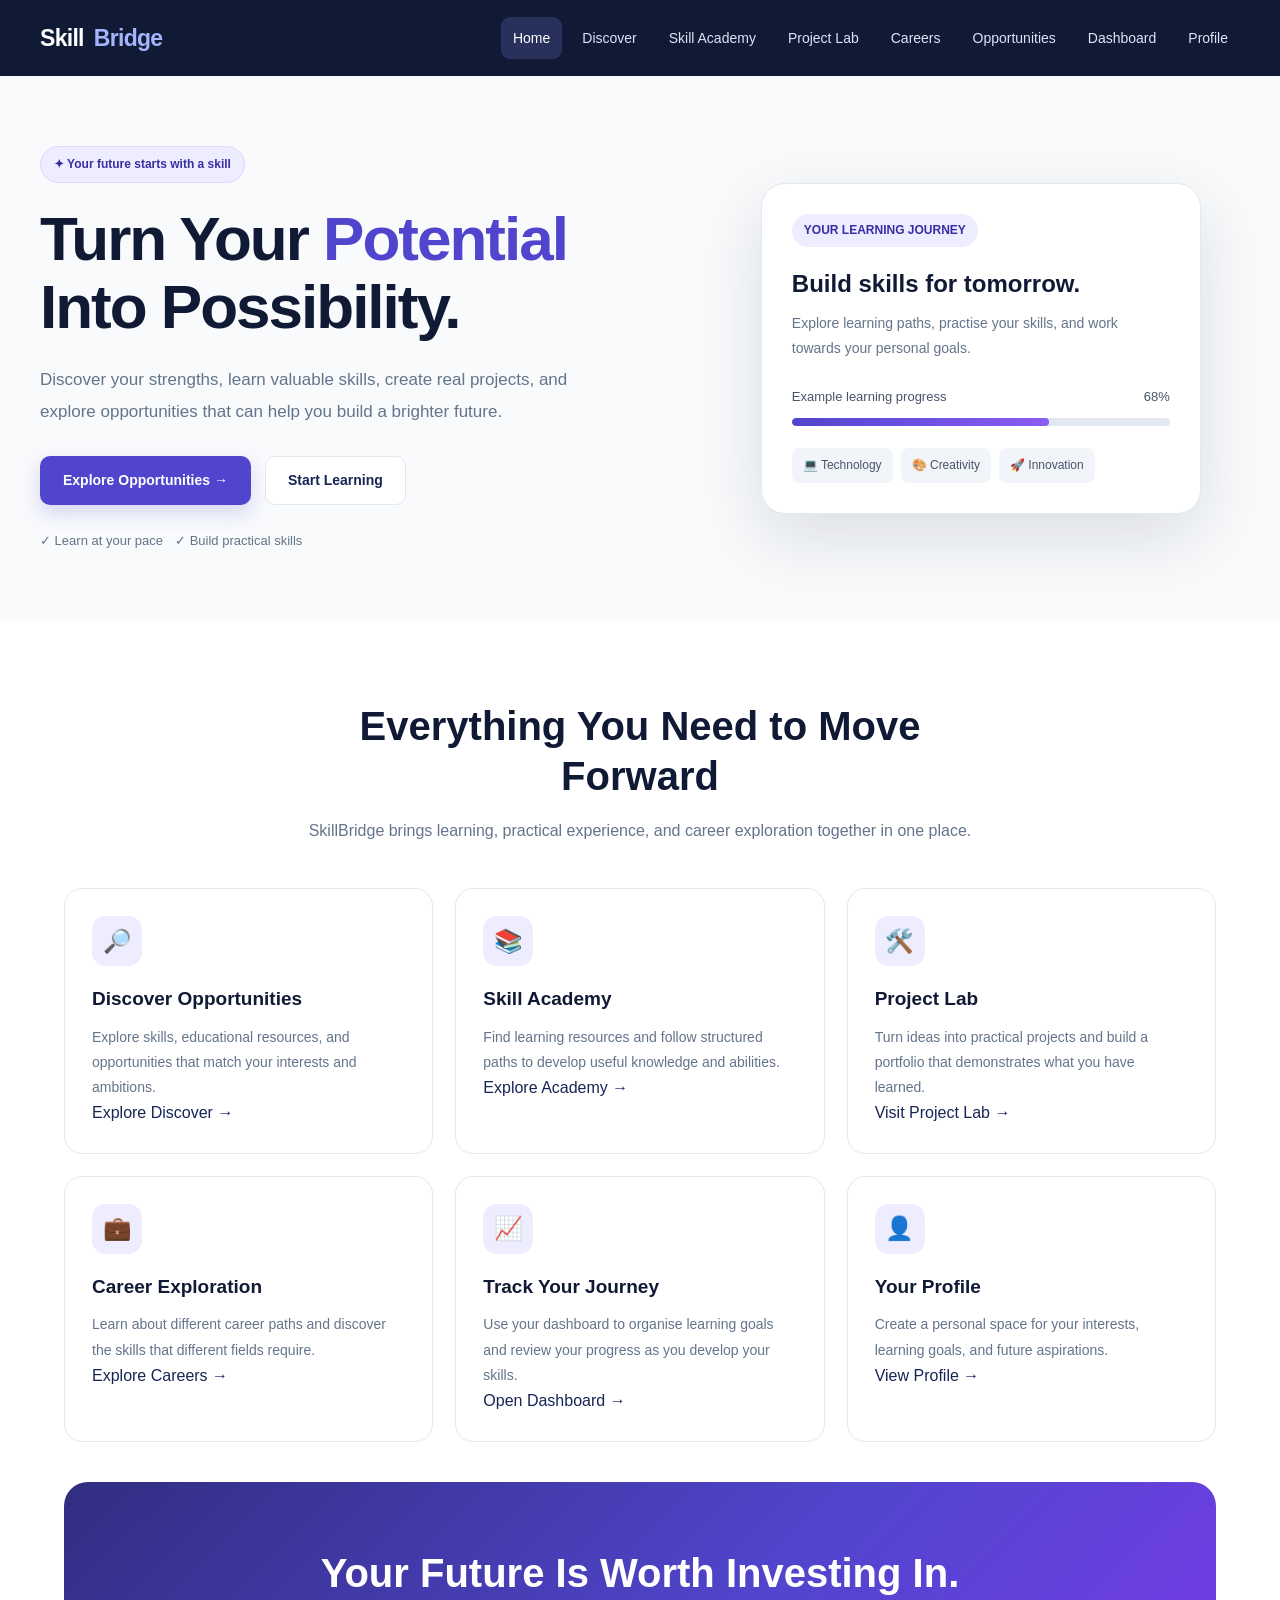
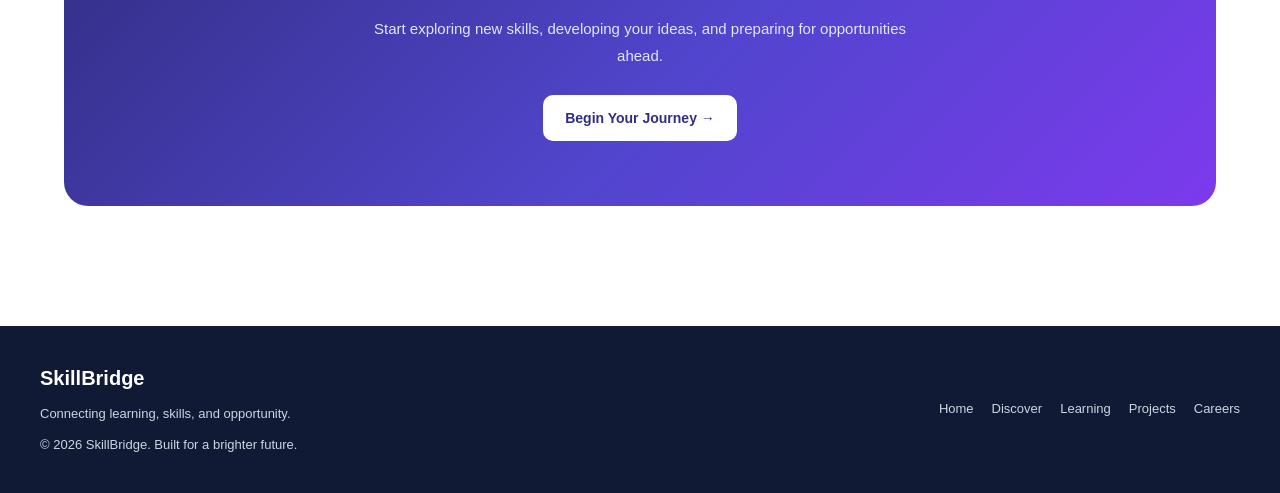
==== commit c7d38795: "Update index.html" ====
--- a/index.html
+++ b/index.html
@@ -54,6 +54,7 @@
         <a href="academy.html">Skill Academy</a>
         <a href="projects.html">Project Lab</a>
         <a href="careers.html">Careers</a>
+        <a href="opportunities.html">Opportunities</a>
         <a href="dashboard.html">Dashboard</a>
         <a href="profile.html">Profile</a>
       </nav>
--- a/assets/css/style.css
+++ b/assets/css/style.css
@@ -895,6 +895,40 @@
     animation-iteration-count: 1 !important;
     transition-duration: 0.01ms !important;
   }
+/* ===== FEATURE CARD LINKS ===== */
+
+.feature-link {
+  display: inline-block;
+  margin-top: 18px;
+  color: var(--primary);
+  font-size: 14px;
+  font-weight: 700;
+  overflow-wrap: anywhere;
+}
+
+.feature-link:hover {
+  color: var(--primary-dark);
+  text-decoration: underline;
+}
+
+/* Keep all homepage sections within the screen */
+
+main,
+section,
+article {
+  min-width: 0;
+}
+
+.hero,
+.intro-section,
+.final-cta {
+  max-width: 100%;
+}
+
+@media (max-width: 600px) {
+  .feature-link {
+    margin-top: 14px;
+  }
 }
 
 /* ===== END OF SKILLBRIDGE STYLESHEET ===== */
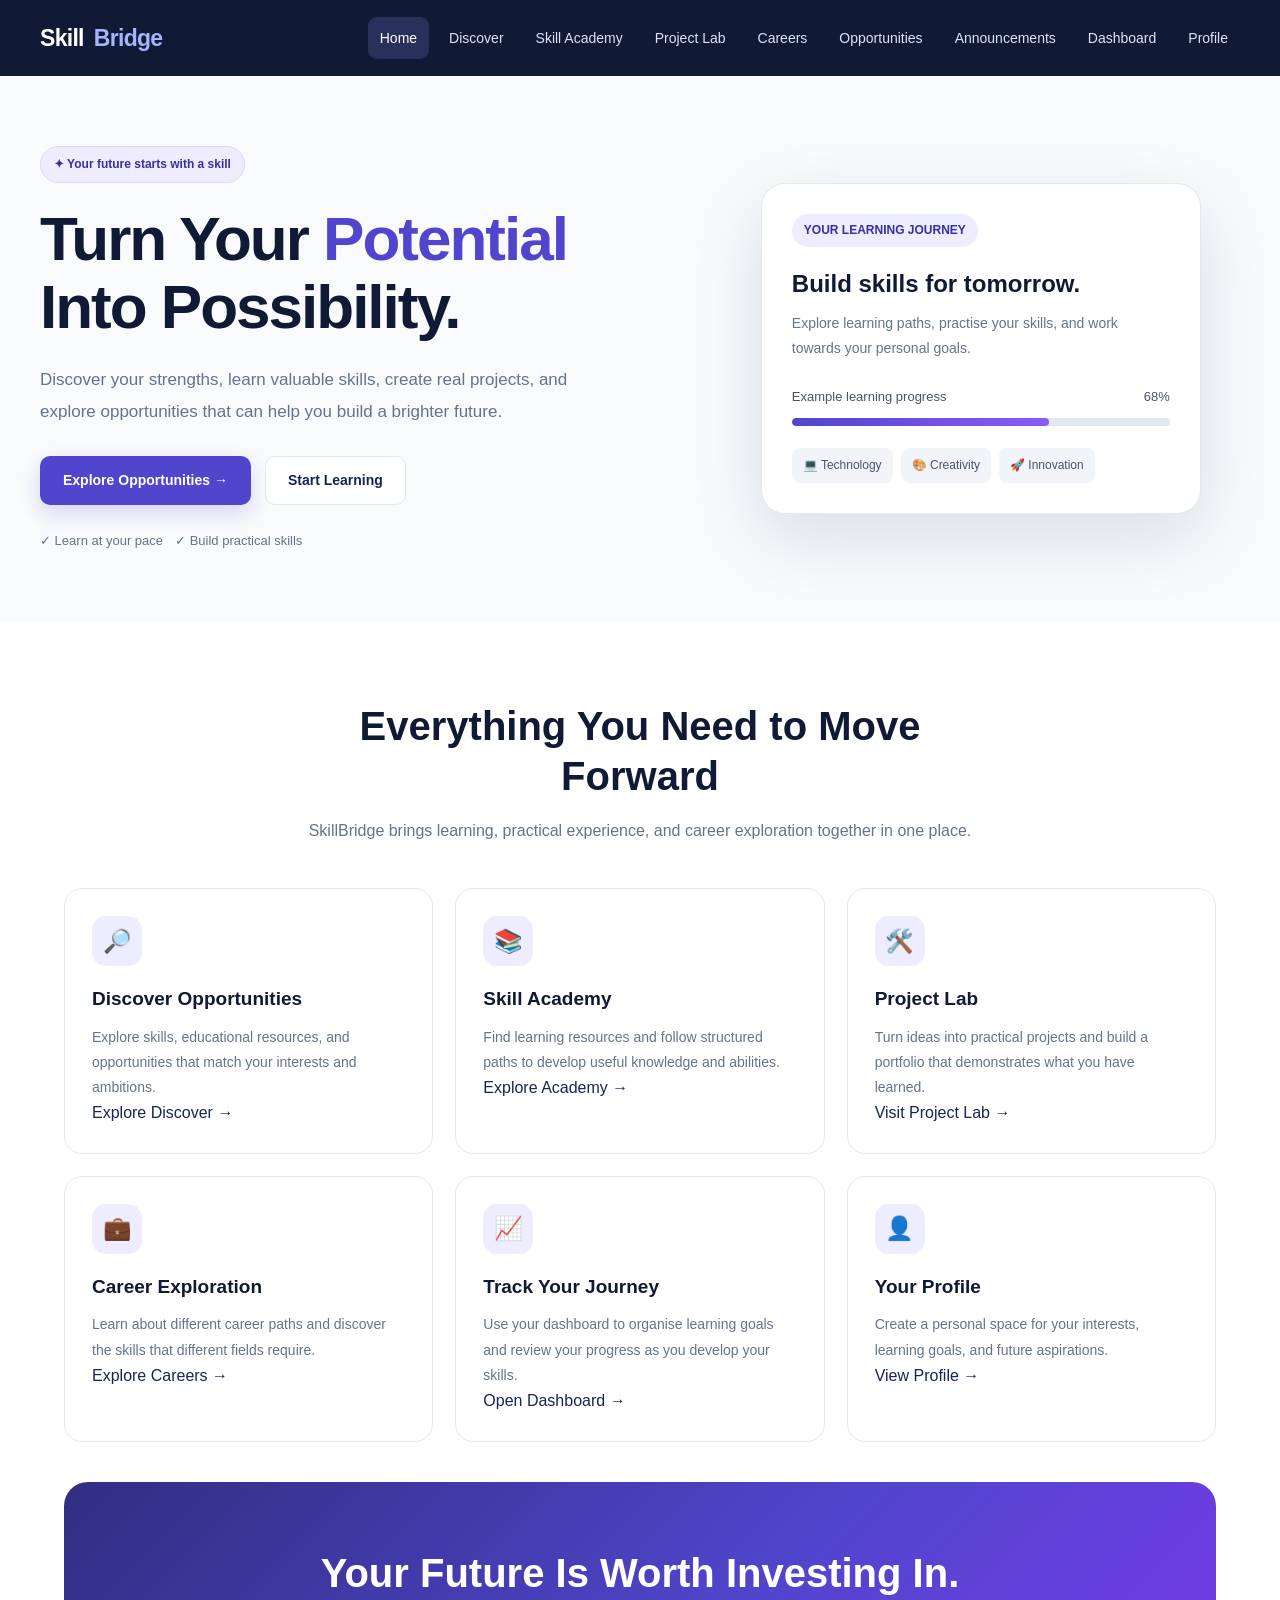
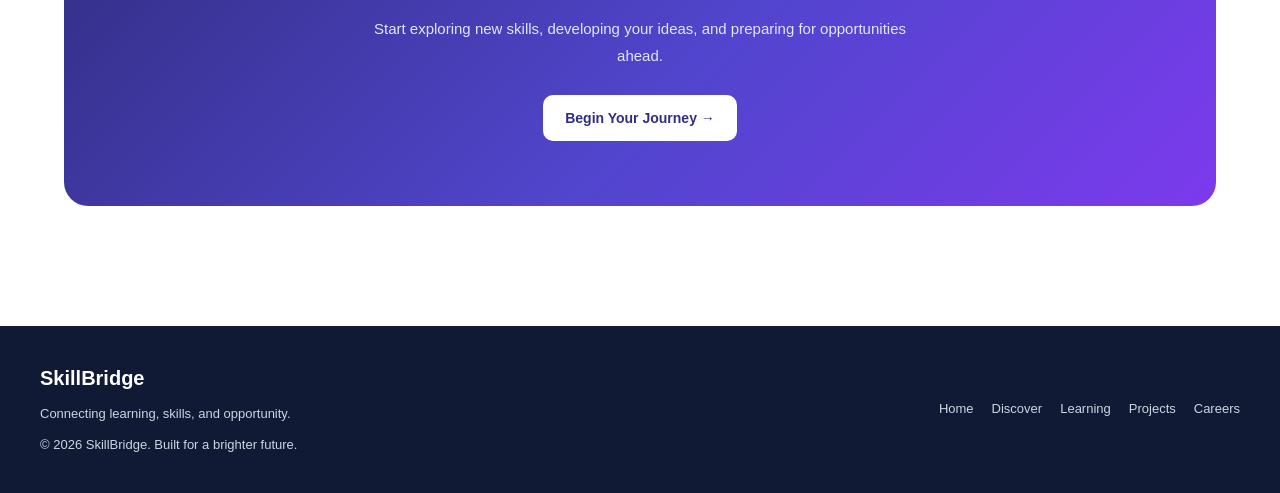
==== commit 7e0c303c: "Update index.html" ====
--- a/index.html
+++ b/index.html
@@ -55,6 +55,7 @@
         <a href="projects.html">Project Lab</a>
         <a href="careers.html">Careers</a>
         <a href="opportunities.html">Opportunities</a>
+        <a href="announcements.html">Announcements</a>
         <a href="dashboard.html">Dashboard</a>
         <a href="profile.html">Profile</a>
       </nav>
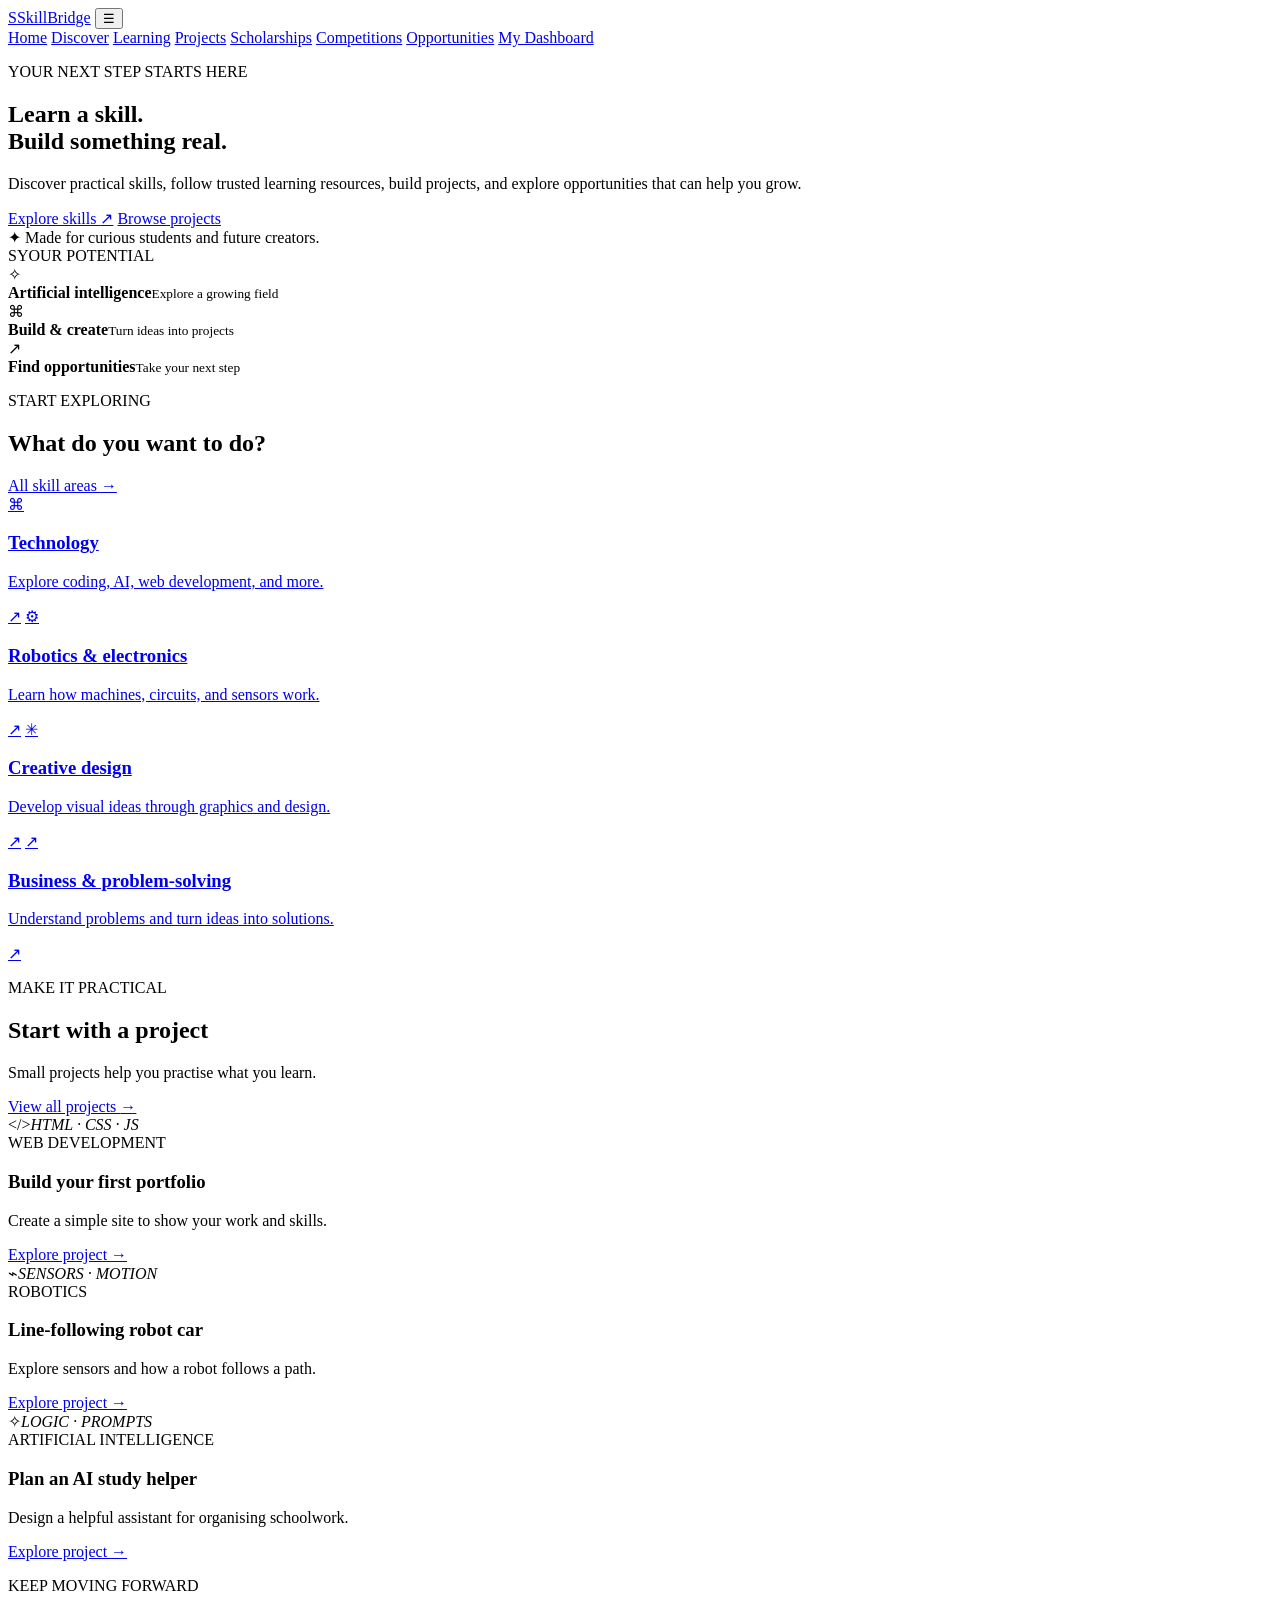
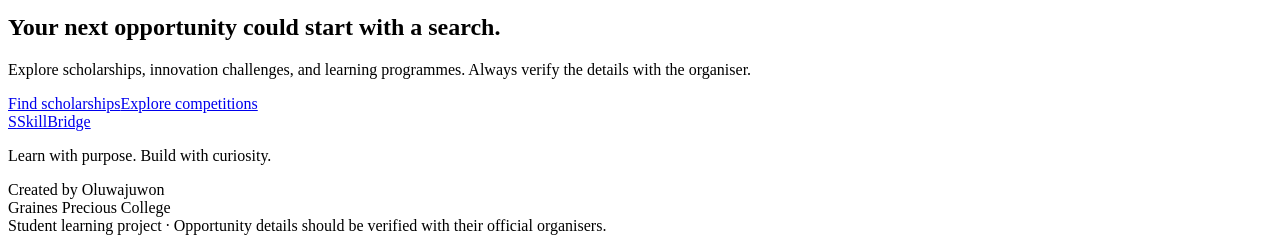
==== commit 5c11af6e: "Add files via upload" ====
--- a/index.html
+++ b/index.html
@@ -2,387 +2,70 @@
 <html lang="en">
 <head>
   <meta charset="UTF-8">
-
-  <meta
-    name="viewport"
-    content="width=device-width, initial-scale=1.0"
-  >
-
-  <meta
-    name="description"
-    content="SkillBridge helps young people discover skills, explore learning paths, build projects, and prepare for future careers."
-  >
-
-  <meta name="theme-color" content="#101a35">
-
-  <title>SkillBridge | Learn Skills. Build Your Future.</title>
-
-  <!-- Main stylesheet -->
+  <meta name="viewport" content="width=device-width, initial-scale=1.0">
+  <meta name="theme-color" content="#0b1020">
+  <meta name="description" content="SkillBridge helps students discover skills, learn, build practical projects, and find educational opportunities.">
+  <title>SkillBridge — Learn. Build. Grow.</title>
   <link rel="stylesheet" href="assets/css/style.css">
-
-  <!-- Main JavaScript -->
   <script src="assets/js/app.js" defer></script>
 </head>
-
 <body>
-
-  <!-- ==============================
-       HEADER AND NAVIGATION
-  =============================== -->
-
-  <header class="site-header">
-    <div class="nav-container">
-
-      <a class="brand" href="index.html" aria-label="SkillBridge Home">
-        Skill<span>Bridge</span>
-      </a>
-
-      <button
-        class="menu-toggle"
-        id="menuToggle"
-        type="button"
-        aria-label="Open navigation menu"
-        aria-expanded="false"
-        aria-controls="navigation"
-      >
-        ☰
-      </button>
-
-      <nav class="navigation" id="navigation" aria-label="Main navigation">
-        <a href="index.html">Home</a>
-        <a href="discover.html">Discover</a>
-        <a href="academy.html">Skill Academy</a>
-        <a href="projects.html">Project Lab</a>
-        <a href="careers.html">Careers</a>
-        <a href="opportunities.html">Opportunities</a>
-        <a href="announcements.html">Announcements</a>
-        <a href="dashboard.html">Dashboard</a>
-        <a href="profile.html">Profile</a>
-      </nav>
-
+<header class="topbar">
+  <a class="brand" href="index.html"><span class="brand-mark">S</span><span>SkillBridge</span></a>
+  <button class="menu-toggle" aria-label="Toggle navigation" aria-expanded="false">☰</button>
+  <nav class="nav-links" aria-label="Main navigation">
+    <a class="active" href="index.html">Home</a>
+    <a href="discover.html">Discover</a>
+    <a href="learning.html">Learning</a>
+    <a href="projects.html">Projects</a>
+    <a href="scholarships.html">Scholarships</a>
+    <a href="competitions.html">Competitions</a>
+    <a href="opportunities.html">Opportunities</a>
+    <a class="nav-cta" href="dashboard.html">My Dashboard</a>
+  </nav>
+</header>
+<main>
+  <section class="hero container">
+    <div class="hero-copy">
+      <p class="eyebrow"><span class="pulse"></span> YOUR NEXT STEP STARTS HERE</p>
+      <h1>Learn a skill.<br><span class="gradient-text">Build something real.</span></h1>
+      <p class="hero-text">Discover practical skills, follow trusted learning resources, build projects, and explore opportunities that can help you grow.</p>
+      <div class="hero-actions">
+        <a class="button primary" href="discover.html">Explore skills <span>↗</span></a>
+        <a class="button secondary" href="projects.html">Browse projects</a>
+      </div>
+      <div class="hero-note"><span class="note-icon">✦</span> Made for curious students and future creators.</div>
     </div>
-  </header>
-
-
-  <!-- ==============================
-       MAIN CONTENT
-  =============================== -->
-
-  <main>
-
-    <!-- HERO SECTION -->
-
-    <section class="hero">
-
-      <div class="hero-content">
-
-        <div class="hero-badge">
-          ✦ Your future starts with a skill
-        </div>
-
-        <h1>
-          Turn Your
-          <span>Potential</span>
-          Into Possibility.
-        </h1>
-
-        <p>
-          Discover your strengths, learn valuable skills, create real
-          projects, and explore opportunities that can help you build
-          a brighter future.
-        </p>
-
-        <div class="hero-buttons">
-
-          <a class="btn btn-primary" href="discover.html">
-            Explore Opportunities →
-          </a>
-
-          <a class="btn btn-secondary" href="academy.html">
-            Start Learning
-          </a>
-
-        </div>
-
-        <div class="hero-note">
-
-          <span>✓ Learn at your pace</span>
-          <span>✓ Build practical skills</span>
-
-        </div>
-
-      </div>
-
-
-      <!-- LEARNING PREVIEW CARD -->
-
-      <div class="hero-preview">
-
-        <div class="preview-card">
-
-          <span class="preview-label">
-            YOUR LEARNING JOURNEY
-          </span>
-
-          <h3>Build skills for tomorrow.</h3>
-
-          <p>
-            Explore learning paths, practise your skills, and work
-            towards your personal goals.
-          </p>
-
-          <div class="preview-progress">
-
-            <div class="preview-progress-top">
-              <span>Example learning progress</span>
-              <span>68%</span>
-            </div>
-
-            <div
-              class="progress-track"
-              role="progressbar"
-              aria-label="Illustrative learning progress"
-              aria-valuemin="0"
-              aria-valuemax="100"
-              aria-valuenow="68"
-            >
-              <div class="progress-fill"></div>
-            </div>
-
-          </div>
-
-          <div class="preview-tags">
-            <span>💻 Technology</span>
-            <span>🎨 Creativity</span>
-            <span>🚀 Innovation</span>
-          </div>
-
-        </div>
-
-      </div>
-
-    </section>
-
-
-    <!-- INTRODUCTION AND FEATURES -->
-
-    <section class="intro-section">
-
-      <div class="container">
-
-        <div class="section-heading">
-
-          <h2>
-            Everything You Need to Move Forward
-          </h2>
-
-          <p>
-            SkillBridge brings learning, practical experience, and
-            career exploration together in one place.
-          </p>
-
-        </div>
-
-
-        <div class="feature-grid">
-
-          <!-- FEATURE 1 -->
-
-          <article class="feature-card">
-
-            <div class="feature-icon" aria-hidden="true">
-              🔎
-            </div>
-
-            <h3>Discover Opportunities</h3>
-
-            <p>
-              Explore skills, educational resources, and opportunities
-              that match your interests and ambitions.
-            </p>
-
-            <a class="feature-link" href="discover.html">
-              Explore Discover →
-            </a>
-
-          </article>
-
-
-          <!-- FEATURE 2 -->
-
-          <article class="feature-card">
-
-            <div class="feature-icon" aria-hidden="true">
-              📚
-            </div>
-
-            <h3>Skill Academy</h3>
-
-            <p>
-              Find learning resources and follow structured paths
-              to develop useful knowledge and abilities.
-            </p>
-
-            <a class="feature-link" href="academy.html">
-              Explore Academy →
-            </a>
-
-          </article>
-
-
-          <!-- FEATURE 3 -->
-
-          <article class="feature-card">
-
-            <div class="feature-icon" aria-hidden="true">
-              🛠️
-            </div>
-
-            <h3>Project Lab</h3>
-
-            <p>
-              Turn ideas into practical projects and build a portfolio
-              that demonstrates what you have learned.
-            </p>
-
-            <a class="feature-link" href="projects.html">
-              Visit Project Lab →
-            </a>
-
-          </article>
-
-
-          <!-- FEATURE 4 -->
-
-          <article class="feature-card">
-
-            <div class="feature-icon" aria-hidden="true">
-              💼
-            </div>
-
-            <h3>Career Exploration</h3>
-
-            <p>
-              Learn about different career paths and discover
-              the skills that different fields require.
-            </p>
-
-            <a class="feature-link" href="careers.html">
-              Explore Careers →
-            </a>
-
-          </article>
-
-
-          <!-- FEATURE 5 -->
-
-          <article class="feature-card">
-
-            <div class="feature-icon" aria-hidden="true">
-              📈
-            </div>
-
-            <h3>Track Your Journey</h3>
-
-            <p>
-              Use your dashboard to organise learning goals and
-              review your progress as you develop your skills.
-            </p>
-
-            <a class="feature-link" href="dashboard.html">
-              Open Dashboard →
-            </a>
-
-          </article>
-
-
-          <!-- FEATURE 6 -->
-
-          <article class="feature-card">
-
-            <div class="feature-icon" aria-hidden="true">
-              👤
-            </div>
-
-            <h3>Your Profile</h3>
-
-            <p>
-              Create a personal space for your interests, learning
-              goals, and future aspirations.
-            </p>
-
-            <a class="feature-link" href="profile.html">
-              View Profile →
-            </a>
-
-          </article>
-
-        </div>
-
-
-        <!-- FINAL CALL TO ACTION -->
-
-        <section class="final-cta">
-
-          <h2>
-            Your Future Is Worth Investing In.
-          </h2>
-
-          <p>
-            Start exploring new skills, developing your ideas, and
-            preparing for opportunities ahead.
-          </p>
-
-          <a class="btn" href="discover.html">
-            Begin Your Journey →
-          </a>
-
-        </section>
-
-      </div>
-
-    </section>
-
-  </main>
-
-
-  <!-- ==============================
-       FOOTER
-  =============================== -->
-
-  <footer class="site-footer">
-
-    <div class="footer-container">
-
-      <div>
-        <a class="footer-brand" href="index.html">
-          SkillBridge
-        </a>
-
-        <p>
-          Connecting learning, skills, and opportunity.
-        </p>
-
-        <p>
-          © <span data-current-year>2026</span> SkillBridge.
-          Built for a brighter future.
-        </p>
-      </div>
-
-
-      <nav class="footer-links" aria-label="Footer navigation">
-
-        <a href="index.html">Home</a>
-        <a href="discover.html">Discover</a>
-        <a href="academy.html">Learning</a>
-        <a href="projects.html">Projects</a>
-        <a href="careers.html">Careers</a>
-
-      </nav>
-
+    <div class="hero-visual" aria-label="SkillBridge learning overview">
+      <div class="orbit orbit-one"></div><div class="orbit orbit-two"></div>
+      <div class="hero-core"><span class="core-symbol">S</span><span class="core-label">YOUR POTENTIAL</span></div>
+      <div class="float-card card-ai"><span class="mini-icon purple">✧</span><div><strong>Artificial intelligence</strong><small>Explore a growing field</small></div></div>
+      <div class="float-card card-build"><span class="mini-icon green">⌘</span><div><strong>Build & create</strong><small>Turn ideas into projects</small></div></div>
+      <div class="float-card card-grow"><span class="mini-icon orange">↗</span><div><strong>Find opportunities</strong><small>Take your next step</small></div></div>
     </div>
-
-  </footer>
-
+  </section>
+  <section class="container section-block">
+    <div class="section-heading"><div><p class="eyebrow">START EXPLORING</p><h2>What do you want to do?</h2></div><a class="text-link" href="discover.html">All skill areas <span>→</span></a></div>
+    <div class="feature-grid">
+      <a class="feature-card" href="discover.html#technology"><span class="feature-icon violet">⌘</span><h3>Technology</h3><p>Explore coding, AI, web development, and more.</p><span class="card-arrow">↗</span></a>
+      <a class="feature-card" href="discover.html#robotics"><span class="feature-icon mint">⚙</span><h3>Robotics & electronics</h3><p>Learn how machines, circuits, and sensors work.</p><span class="card-arrow">↗</span></a>
+      <a class="feature-card" href="discover.html#design"><span class="feature-icon amber">✳</span><h3>Creative design</h3><p>Develop visual ideas through graphics and design.</p><span class="card-arrow">↗</span></a>
+      <a class="feature-card" href="discover.html#business"><span class="feature-icon blue">↗</span><h3>Business & problem-solving</h3><p>Understand problems and turn ideas into solutions.</p><span class="card-arrow">↗</span></a>
+    </div>
+  </section>
+  <section class="container section-block">
+    <div class="section-heading"><div><p class="eyebrow">MAKE IT PRACTICAL</p><h2>Start with a project</h2><p class="section-intro">Small projects help you practise what you learn.</p></div><a class="text-link" href="projects.html">View all projects <span>→</span></a></div>
+    <div class="project-grid">
+      <article class="project-card"><div class="project-art art-web"><span>&lt;/&gt;</span><i>HTML · CSS · JS</i></div><div class="project-content"><span class="tag">WEB DEVELOPMENT</span><h3>Build your first portfolio</h3><p>Create a simple site to show your work and skills.</p><a class="text-link" href="projects.html#portfolio">Explore project →</a></div></article>
+      <article class="project-card"><div class="project-art art-robot"><span>⌁</span><i>SENSORS · MOTION</i></div><div class="project-content"><span class="tag">ROBOTICS</span><h3>Line-following robot car</h3><p>Explore sensors and how a robot follows a path.</p><a class="text-link" href="projects.html#robot-car">Explore project →</a></div></article>
+      <article class="project-card"><div class="project-art art-ai"><span>✧</span><i>LOGIC · PROMPTS</i></div><div class="project-content"><span class="tag">ARTIFICIAL INTELLIGENCE</span><h3>Plan an AI study helper</h3><p>Design a helpful assistant for organising schoolwork.</p><a class="text-link" href="projects.html#study-helper">Explore project →</a></div></article>
+    </div>
+  </section>
+  <section class="container opportunity-banner">
+    <div><p class="eyebrow">KEEP MOVING FORWARD</p><h2>Your next opportunity could start with a search.</h2><p>Explore scholarships, innovation challenges, and learning programmes. Always verify the details with the organiser.</p></div>
+    <div class="banner-actions"><a class="button primary" href="scholarships.html">Find scholarships</a><a class="button secondary" href="competitions.html">Explore competitions</a></div>
+  </section>
+</main>
+<footer class="footer"><div class="footer-inner"><a class="brand" href="index.html"><span class="brand-mark">S</span><span>SkillBridge</span></a><p>Learn with purpose. Build with curiosity.</p><div class="footer-credit">Created by Oluwajuwon<br>Graines Precious College</div></div><div class="footer-bottom">Student learning project · Opportunity details should be verified with their official organisers.</div></footer>
 </body>
 </html>
